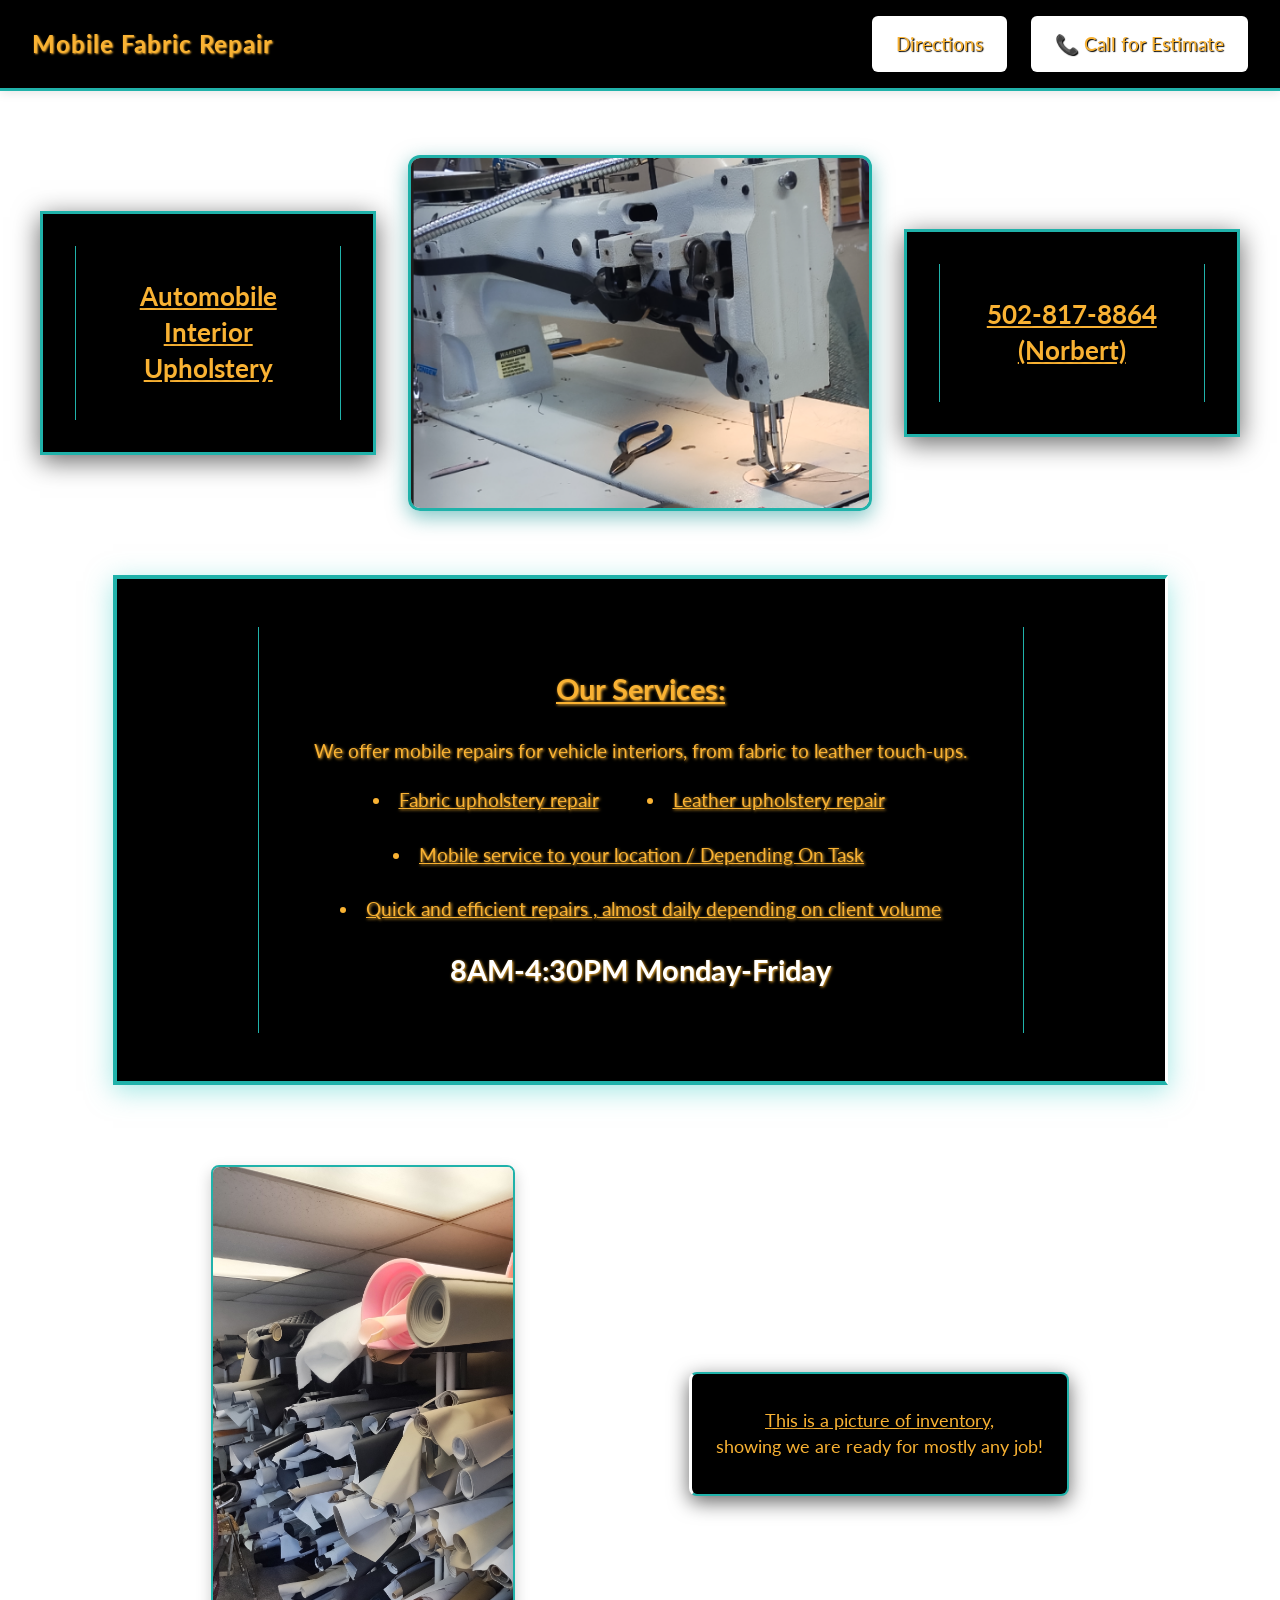
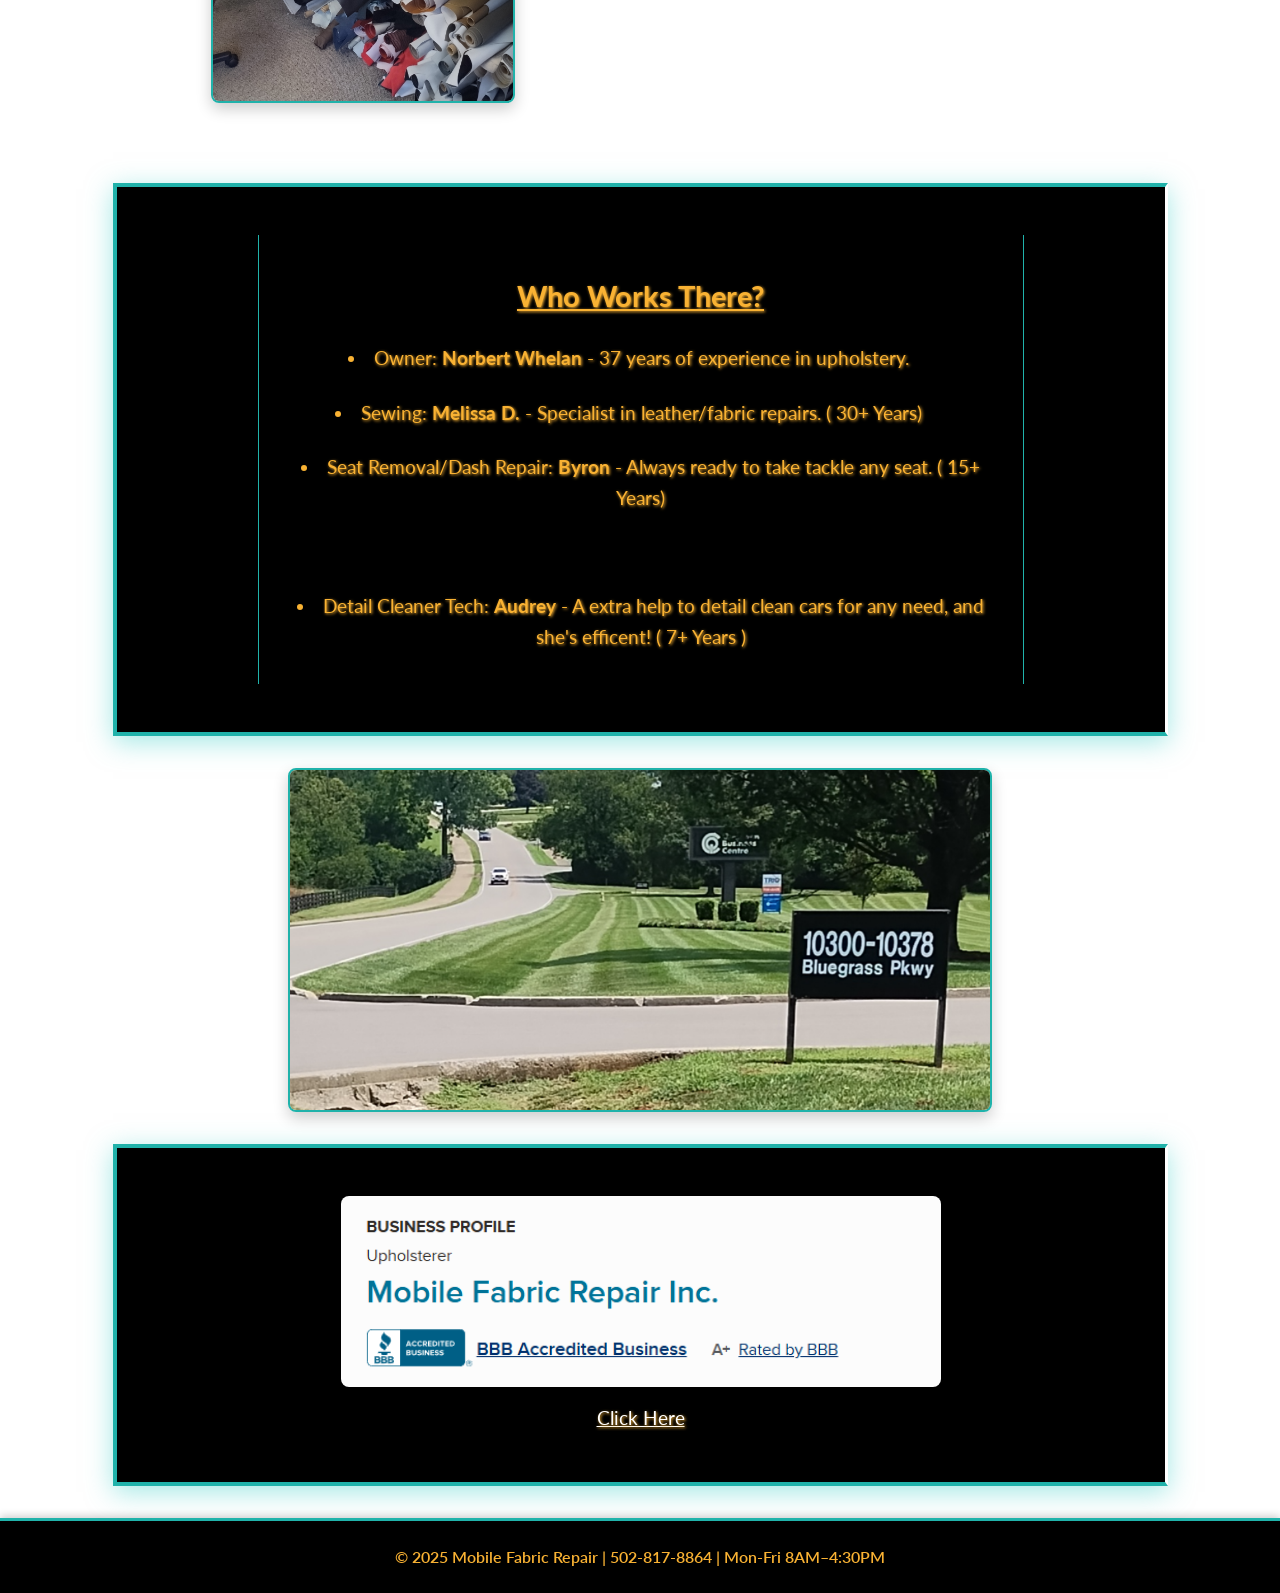
==== index.html @ 11a11b2d "Code to Site This is final code for site for now before school teaching me more." ====
<!DOCTYPE html>
<html lang="en">
<head>
    <meta charset="UTF-8">
    
    <meta name="viewport" content="width=device-width, initial-scale=1.0" viewport-fit="cover">
    <title>Mobile Fabric Upholstery</title>
    <link rel="stylesheet" href="styles.css">
    <link rel="stylesheet" href="https://cdnjs.cloudflare.com/ajax/libs/font-awesome/6.4.0/css/all.min.css">
    <meta name="description" content="Mobile Fabric Repair provides expert auto interior upholstery, including leather and fabric repair, with 30+ years experience!">
    <link href="https://fonts.googleapis.com/css2?family=Lato:wght@400;700&display=swap" rel="stylesheet">
</head>
<body>
    <div id="nav-bar">
        <header class="main-header">
            <div class="logo">Mobile Fabric Repair</div>
            <nav class="nav-links">
                <a href="directions.html" class="cta-button">Directions</a>
                <a href="tel:5028178864" class="cta-button">📞 Call for Estimate</a>
 
            </nav>
        </header>
    </div>
    <div id="under-nav-above-section">
        <div class="main-img-wrapper">
            
            <div class="side-box left-box">
                <div class="side-lines"><h1 class="box-text">
                    <span class="underline">Automobile Interior Upholstery</span>
                </h1></div>
            </div>
            <img src="images/stretch-to-screen.png" class="main-img" />
            <div class="side-box right-box"><div class="side-lines"><h1 class="box-text"><span class="underline">502-817-8864 (Norbert)</span></h1></div></div>
        </div>
    </div>
    <div id="main-content">
       
        <section class="p-section">
             <div class="side-lines">
            <h2><span class="underline">Our Services:</span></h2>
            <p>We offer mobile repairs for vehicle interiors, from fabric to leather touch-ups.</p>
            <ul class="horizontal-list">
                <li><span class="underline">Fabric upholstery repair</span></li>
                <br>
                <li><span class="underline">Leather upholstery repair</span></li>
                <br>
                <li><span class="underline">Mobile service to your location / Depending On Task</span></li>
                <br>
                <li><span class="underline">Quick and efficient repairs , almost daily depending on client volume</span></li>
            </ul>
           <h1 class="time">8AM-4:30PM Monday-Friday</h1>
           </div>
        </section>
        <div class="material-section-wrapper">
         <img src="images/material.jpg" alt="A close-up image  of fabric , showcasing the quality of upholstery work" width="300" height="600" class="material-img">
         <div class="material-info-box">
  <p class="material-description">
    <span class="underline">This is a picture of inventory,</span><br>
    showing we are ready for mostly any job!
  </p>
  </div>
</div>
         <section class="p-section">
            <div class="side-lines">
            <h2><span class="underline">Who Works There?</span></h2>
            <ul class="horizontal-list">
                <li>Owner: <strong>Norbert Whelan</strong> - 37 years of experience in upholstery.</li>
                <br>
                <li>Sewing: <strong>Melissa D.</strong> - Specialist in leather/fabric repairs. ( 30+ Years)</li>
                <br>
                <li>Seat Removal/Dash Repair: <strong>Byron</strong> - Always ready to take tackle any seat. ( 15+ Years)</li>
                <br>
                <li>Detail Cleaner Tech: <strong>Audrey</strong> - A extra help to detail clean cars for any need, and she's efficent! ( 7+ Years )</li>
            </ul>
            </div>
        </section>
        <img src="images/main-sign.png" alt="A sign that has the location entrance" width="700" height="400" class="main-sign-img">
        
        <section class="p-section">
            <div class="bbb-container">
                <img class="bbb-image" src="images/bbb-rating.png" alt="BBB Rating A plus displayed in large blue text with the question How are BBB ratings calculated below, set on a clean white background with a calm and trustworthy tone" class="bbb-rating">
                <a class="bbb-a" href="https://www.bbb.org/us/ky/louisville/profile/upholsterer/mobile-fabric-repair-inc-0402-159153614">Click Here</a>
            </div>
        </section>
    </div>
</body>
<script src="scripts.js"></script>
<footer class="site-footer">
  <p>&copy; 2025 Mobile Fabric Repair | 502-817-8864 | Mon-Fri 8AM–4:30PM</p>
</footer>
</html>
---- styles.css ----
:root {
  --gold: #F9B233;
  --black: black;;
  --white: #FFFFFF;
  --var-light-sky-blue: black;
}

body {
  margin: 0;
  padding: 0;
  font-family: 'Lato', sans-serif;
   background: var(--white);
   font-size: 19px;
   line-height: 1.6;
   color: var(--gold);
}



p {
    color: var(--gold);
}

.main-header {
  background-color: var(--black);
  display: flex;
  justify-content: space-between;
  align-items: center;
  padding: 1rem 2rem;
  box-shadow: 0 2px 10px rgba(0, 0, 0, 0.1);
  border-bottom: solid lightseagreen 3px;;
  
}

#nav-bar {
  position: sticky;
  top: 0;
  z-index: 999;
}

.logo {
  color: var(--gold);
  font-weight: 700;
  font-size: 1.5rem;
  letter-spacing: 1px;
  text-shadow: 1px 1px 2px var(--gold);
  animation: pulse 1s infinite ease-in-out;
}

.nav-links {
  display: flex;
  gap: 1.5rem;
  
}

img:hover {
  transform: scale(1.03);
  transition: transform 0.3s ease;
}

.cta-button {
  background: white;
  color: var(--black);
  padding: 0.8rem 1.5rem;
  border-radius: 6px;
  text-decoration: none;
  font-weight: bold;
  box-shadow: 0 4px 10px rgba(0,0,0,0.2);
  transition: background-color 0.3s ease;
  display: inline-block;
  text-shadow: 1px 1px 1px var(--black);
}

.cta-button:hover,
.cta-button:focus {
  background-color: #d99e14; /* Slightly darker gold for hover */
  outline: none;
  cursor: pointer;
}

.nav-links a {
  color: var(--gold);
  text-decoration: none;
  font-weight: 500;
  transition: opacity 0.3s ease;
}

.nav-links a:hover {
  opacity: 0.8;
}

.nav-button {
  background-color: var(--gold);
  color: var(--black);
  padding: 0.5rem 1rem;
  border-radius: 999px;
  font-weight: bold;
}

.main-img {
  max-width: 90%;
  height: auto;
  max-height: 350px;
  object-fit: cover;
  display: block;
  margin: 2rem auto;
    box-shadow: 0 6px 20px rgba(0, 139, 139, 0.5);
  border-radius: 12px;
  border-bottom: solid lightseagreen;
  border-top: solid lightseagreen;
  animation: bump 4s infinite;
}

.main-img-wrapper {
  display: flex;
  flex-direction: row;
  flex-wrap: wrap;
  justify-content: center;
  align-items: center;
  margin: 3rem auto;
  gap: 2rem;
  max-width: 1200px;
  padding: 1rem;
}


.main-img {
  max-width: 100%;
  height: auto;
  max-height: 350px;
  object-fit: cover;
  display: block;
  margin: 0 auto;
  border-radius: 12px;
    box-shadow: 0 6px 20px rgba(0, 139, 139, 0.5);
  border: solid lightseagreen;
}

.side-box {
  flex: 1 1 250px;
  min-width: 200px;
  height: auto;
  padding: 2rem;
  text-align: center;
  background: linear-gradient(to bottom, var(--black), var(--black));
  display: flex;
  justify-content: center;
  align-items: center;
  box-shadow: 0 6px 25px rgba(0, 0, 0, 0.6);
}

.left-box {
  background: linear-gradient(to bottom, var(--black), var(--black));
  width: 50%;
  border: solid lightseagreen;
  
}

.right-box {
 background: linear-gradient(to bottom, var(--black), var(--black));
  width: 50%;
  border: solid lightseagreen;
}

.box-text {
  font-size: 1.6rem; 
  font-weight: bold;
  color: var(--gold);
  text-shadow: 1px 1px 3px #000;
  line-height: 1.4;
}

.material-img {
  display: block;
  margin: 2rem auto; 
  border: solid lightseagreen 2px;
  border-radius: 8px;
  box-shadow: 0 6px 15px rgba(0, 0, 0, 0.2);
  max-width: 90%;
  height: auto;
}

.material-info-box {
  background-color: var(--black);
  color: var(--gold);
  padding: 1rem 1.5rem;
  border: solid lightseagreen 2px;
  border-left: solid white;
  border-radius: 8px;
  max-width: 400px;
  margin: 2rem auto;
  box-shadow: 0 6px 20px rgba(0, 0, 0, 0.6);
  text-align: center;
  text-shadow: 1px 1px 2px var(--black);
}
.material-description {
  font-size: 1.1rem;
  line-height: 1.5;
}

.material-section-wrapper {
  display: flex;
  flex-wrap: wrap;
  gap: 2rem;
  justify-content: center;
  align-items: center;
  margin: 2rem auto;
  max-width: 1000px;
  padding: 1rem;
}

.side-lines {
  position: relative;
  padding: 1rem 2rem;
  margin: 0 auto;
  max-width: 700px;
  color: var(--gold);
  border-right: solid lightseagreen 1px;
  border-left: solid lightseagreen 1px;
}



.p-section {
  padding: 3rem 1.5rem;
  margin: 2rem auto;
  max-width: 1000px;
  border: 1px solid lightseagreen;
  background-color: var(--var-light-sky-blue);
  box-shadow: 0 6px 25px rgba(0, 0, 0, 0.6);
 
  text-shadow: var(--gold) 1px 1px 3px;
  text-align: center;
  border: solid lightseagreen 4px;
  box-shadow: 0 6px 25px rgba(72, 209, 204, 0.5);
  border-right: solid white;
}

.time{
  color: white;
}

ul.horizontal-list {
  list-style: disc inside;
  display: flex;
  flex-wrap: wrap; 
  gap: 1.5rem;      
  justify-content: center; 
  padding: 0;
  margin: 1rem 0;
}

ul.horizontal-list li {
  margin: 0;
}

.underline {
  text-decoration: underline;
}

.main-sign-img {
   display: block;
  margin: 2rem auto; 
  border: solid lightseagreen 2px;
  border-radius: 8px;
  box-shadow: 0 6px 15px rgba(0, 0, 0, 0.2);
  max-width: 90%;
  height: auto;
}

.bbb-a {
    color: var(--white)
}

.bbb-container {
  display: flex;
  flex-direction: column;
  align-items: center;
  justify-content: center;
  height: 100%;
  text-align: center;
  gap: 1rem;
}

.bbb-image {
  max-width: 600px;
  width: 100%;
  height: auto;
  border-radius: 8px;
  box-shadow: 0 4px 10px rgba(0,0,0,0.1);
  animation: bump 4s infinite;
}

.site-footer {
  background-color: var(--black);
  color: var(--gold);
  padding: 1.5rem 1rem;
  text-align: center;
  font-size: 1rem;
  border-top: 3px solid lightseagreen;
  box-shadow: 0 -2px 8px rgba(0, 0, 0, 0.2);
  font-weight: 600;
}

.site-footer p {
  margin: 0;
  line-height: 1.5;
}

.site-footer a {
  color: var(--gold);
  text-decoration: none;
  font-weight: 700;
  transition: color 0.3s ease;
}

.site-footer a:hover {
  color: white;
  text-decoration: underline;
  cursor: pointer;
}

/* JS Animations Section */
.side-lines,
.p-section,
.material-img,
.main-sign-img {
  opacity: 0;
  transform: translateY(20px);
  transition: all 0.8s ease-out;
}

.visible {
  opacity: 1;
  transform: translateY(0);
}

/* End Of JS */

/* Media */
@media (max-width: 768px) {
  .main-header {
    flex-direction: column;
    text-align: center;
  }

  .nav-links {
    flex-direction: column;
    gap: 0.75rem;
    margin-top: 1rem;
  }

  .main-img-wrapper {
    flex-direction: column;
  }

  .side-box {
    width: 90% !important;
  }

  .main-img {
    max-width: 95%;
    max-height: 250px;
    box-shadow: 0 6px 25px rgba(0, 0, 0, 0.6);
  }

  .p-section {
    padding: 2rem 1rem;
    height: auto;
  }

  ul.horizontal-list {
    flex-direction: column;
    align-items: center;
    gap: 1rem;
  }

  .material-img,
  .main-sign-img,
  .bbb-image {
    max-width: 95%;
    height: auto;
  }

  h1.time {
    font-size: 1.2rem;
  }

  .logo {
    font-size: 1.3rem;
  }
}


/* Animations */
@keyframes pulse {
  0% { text-shadow: 0 0 5px var(--gold); }
  50% { text-shadow: 0 0 15px var(--gold); }
  100% { text-shadow: 0 0 5px var(--gold); }
}

@keyframes bump {
  0%, 100% { transform: scale(1); }
  50% { transform: scale(1.05); }
}
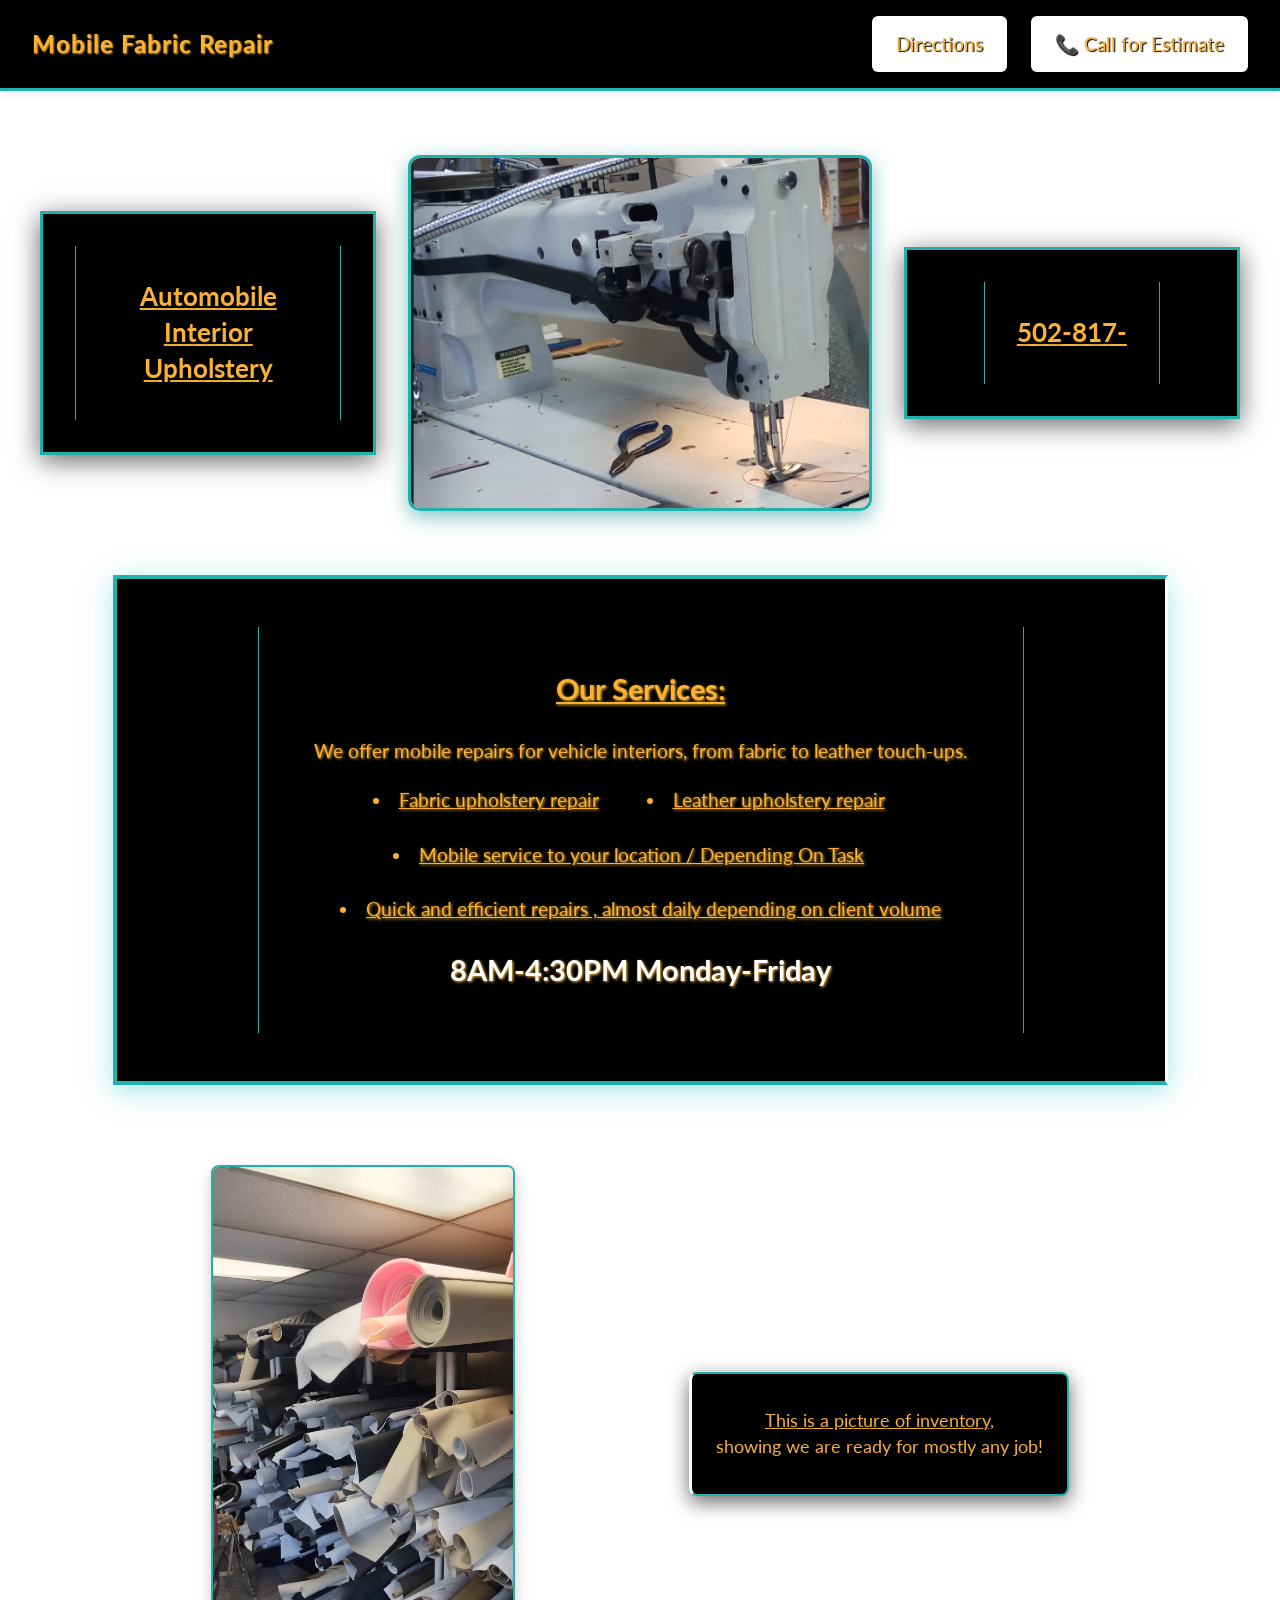
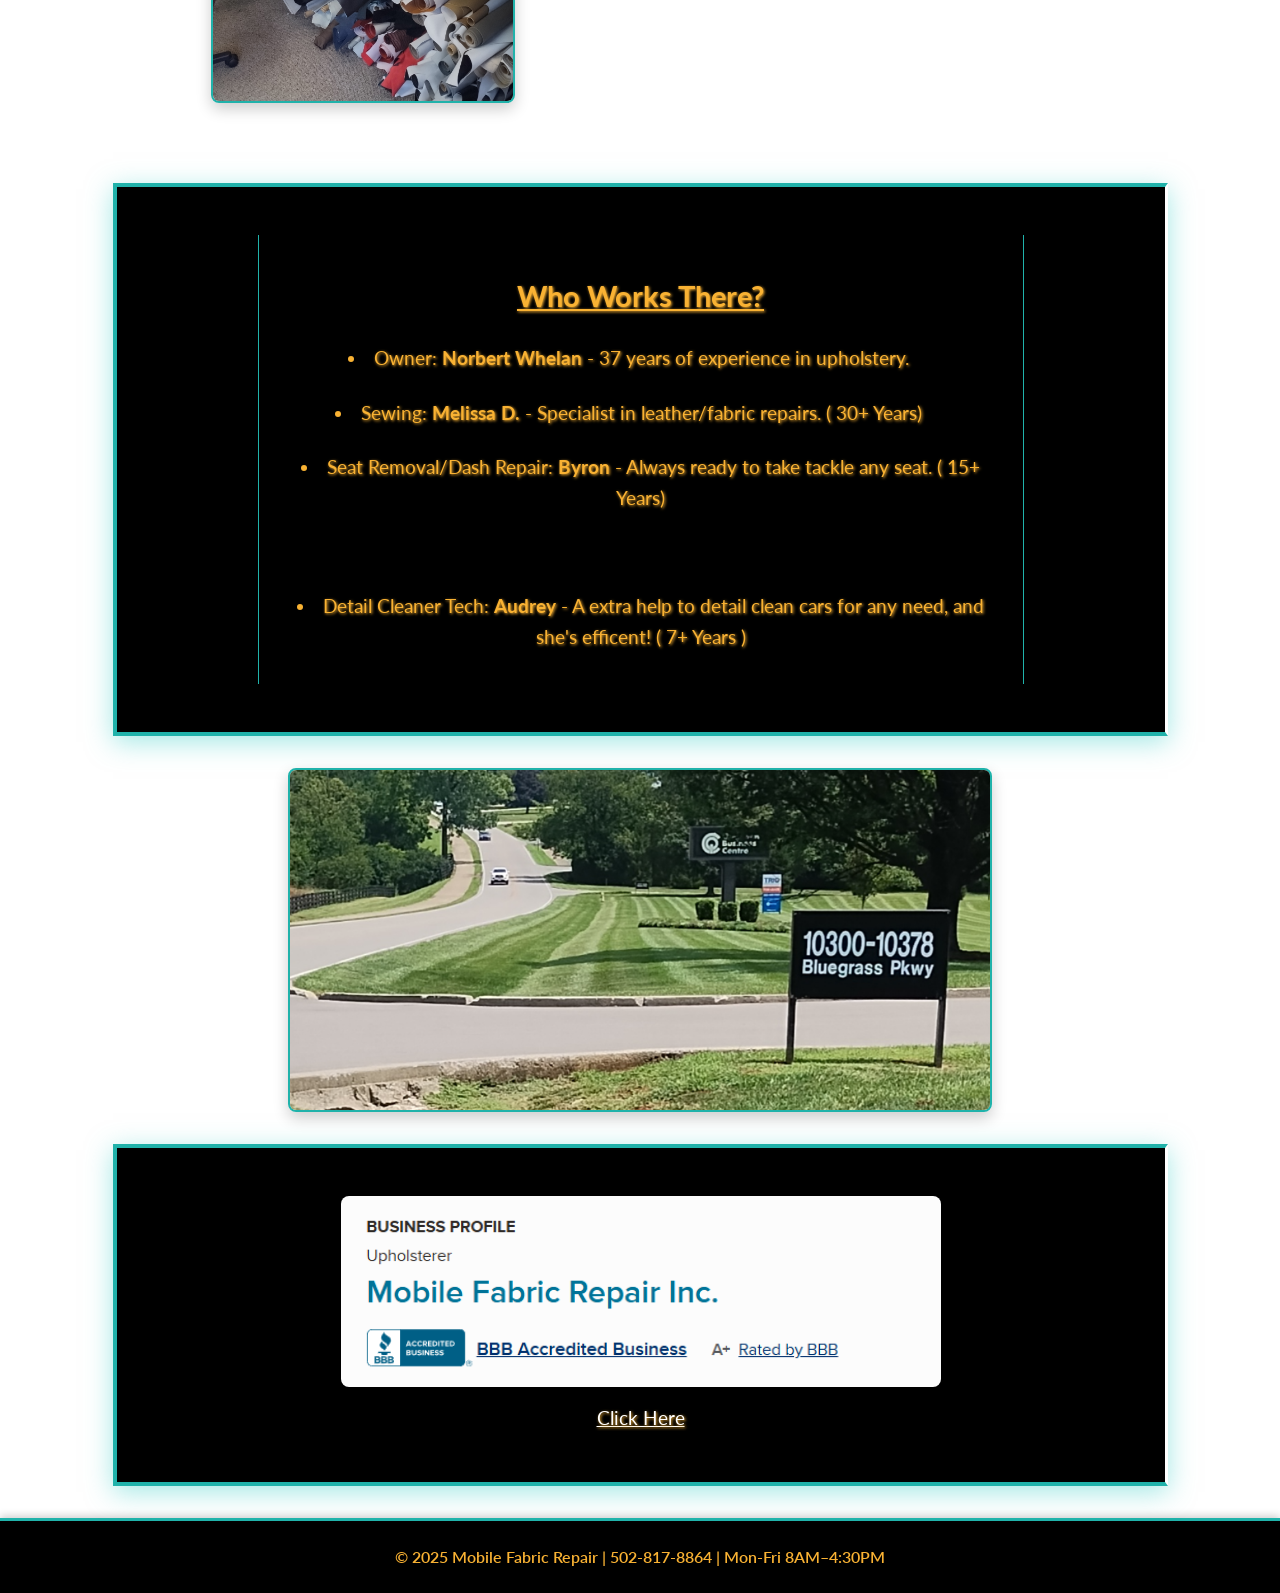
==== commit 78fe196b: "Animation Add Added typewrite to number effect." ====
--- a/index.html
+++ b/index.html
@@ -30,7 +30,7 @@
                 </h1></div>
             </div>
             <img src="images/stretch-to-screen.png" class="main-img" />
-            <div class="side-box right-box"><div class="side-lines"><h1 class="box-text"><span class="underline">502-817-8864 (Norbert)</span></h1></div></div>
+            <div class="side-box right-box"><div class="side-lines"><h1 class="box-text typing"><span class="underline" id="typewriter"></span></h1></div></div>
         </div>
     </div>
     <div id="main-content">
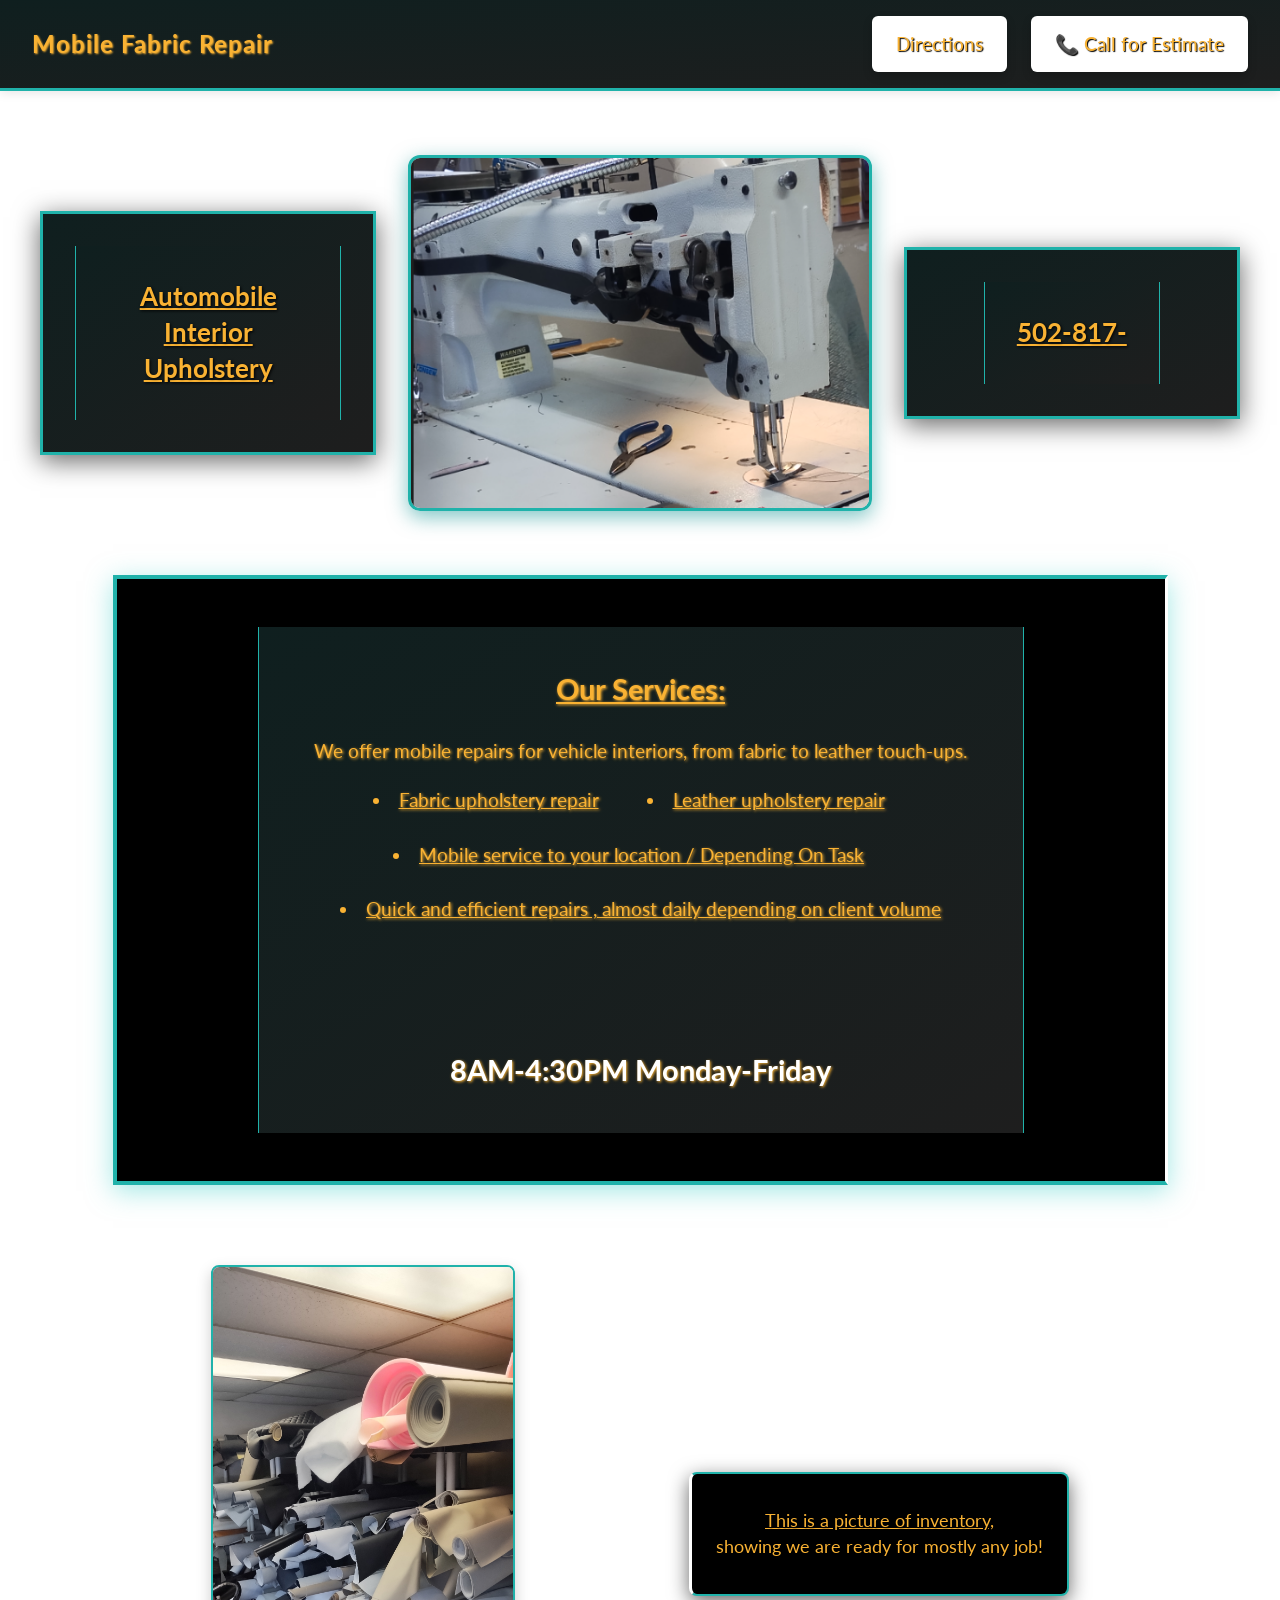
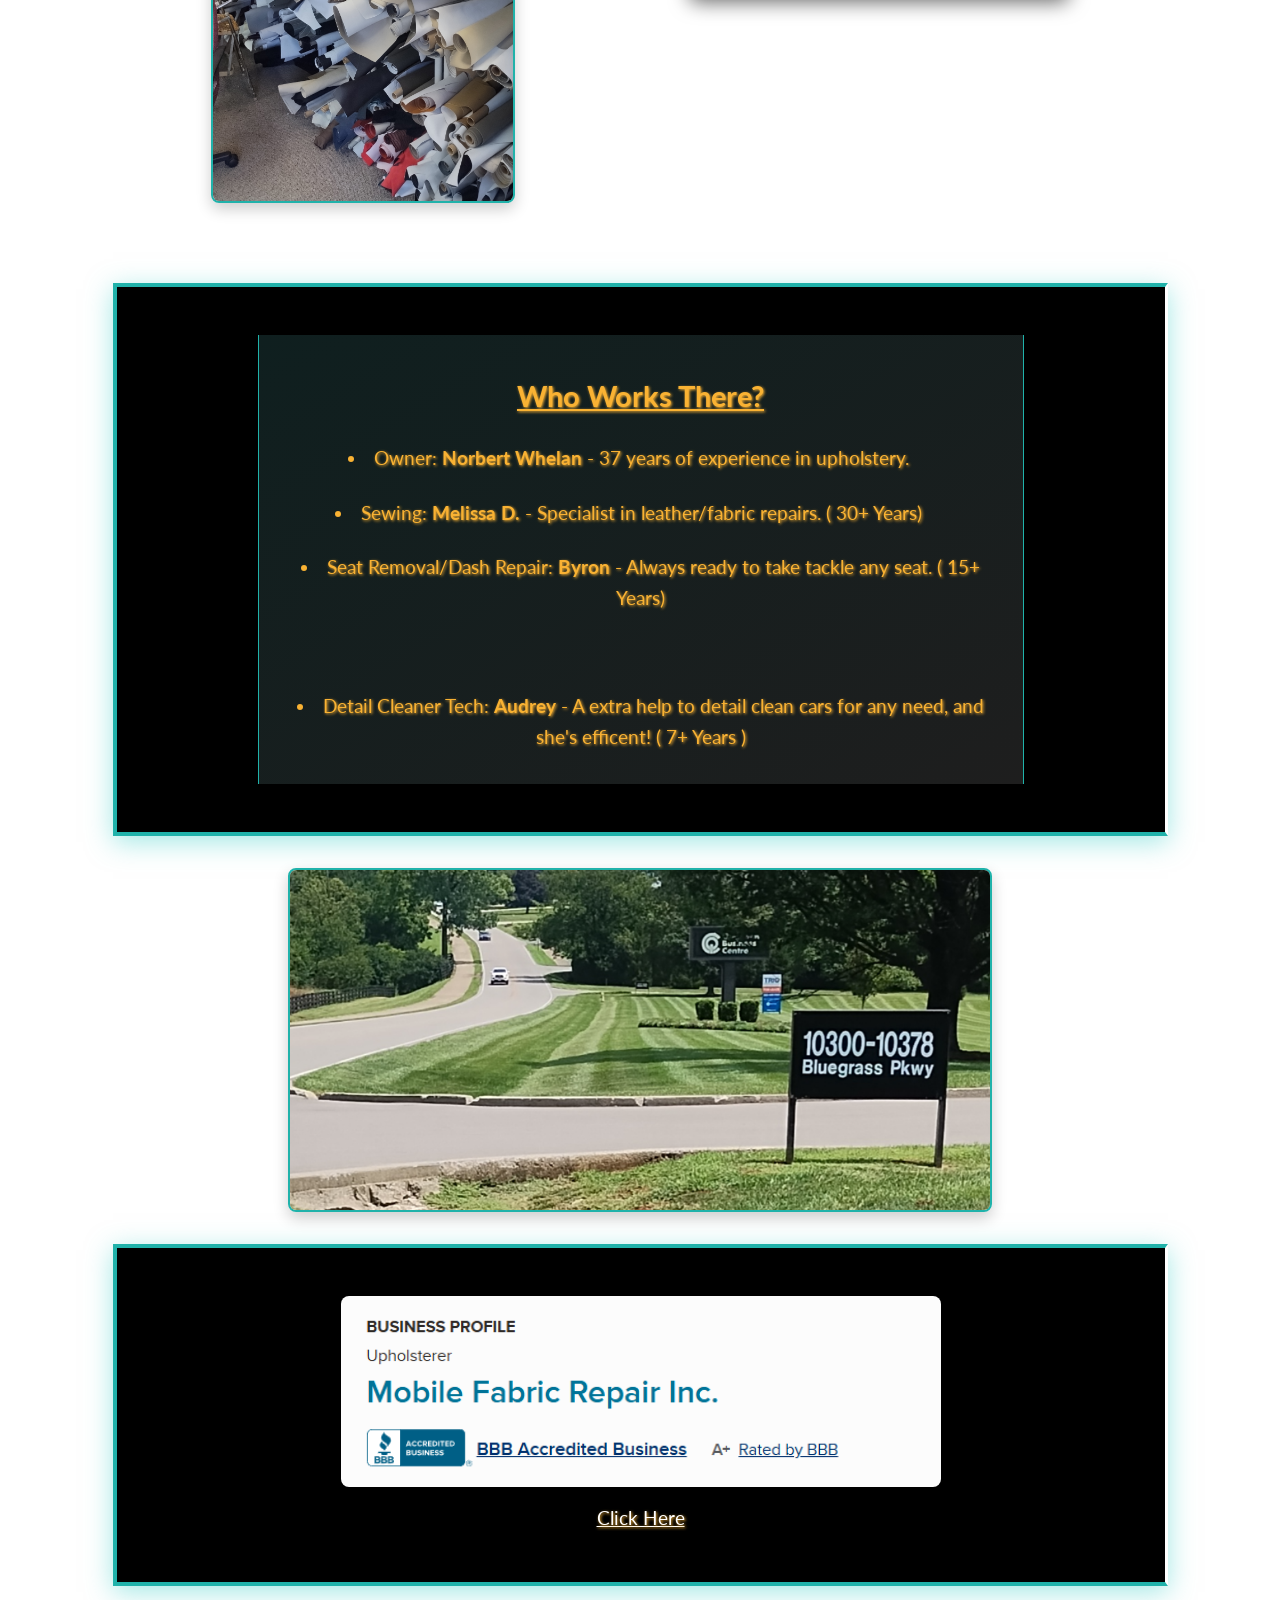
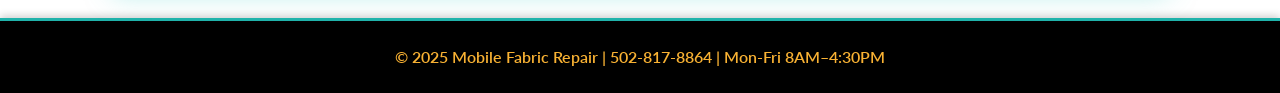
==== commit 2865b384: "august update text change and some dynamic added" ====
--- a/index.html
+++ b/index.html
@@ -25,7 +25,7 @@
         <div class="main-img-wrapper">
             
             <div class="side-box left-box">
-                <div class="side-lines"><h1 class="box-text">
+                <div class="side-lines"><h1 class="box-text" id="wavey">
                     <span class="underline">Automobile Interior Upholstery</span>
                 </h1></div>
             </div>
@@ -37,7 +37,7 @@
        
         <section class="p-section">
              <div class="side-lines">
-            <h2><span class="underline">Our Services:</span></h2>
+            <h2 id="wavey"><span class="underline">Our Services:</span></h2>
             <p>We offer mobile repairs for vehicle interiors, from fabric to leather touch-ups.</p>
             <ul class="horizontal-list">
                 <li><span class="underline">Fabric upholstery repair</span></li>
@@ -62,7 +62,7 @@
 </div>
          <section class="p-section">
             <div class="side-lines">
-            <h2><span class="underline">Who Works There?</span></h2>
+            <h2 id="wavey"><span class="underline" >Who Works There?</span></h2>
             <ul class="horizontal-list">
                 <li>Owner: <strong>Norbert Whelan</strong> - 37 years of experience in upholstery.</li>
                 <br>
--- a/styles.css
+++ b/styles.css
@@ -22,7 +22,7 @@
 }
 
 .main-header {
-  background-color: var(--black);
+  background: linear-gradient(to bottom right, #0f1f1f, #1e1e1e);
   display: flex;
   justify-content: space-between;
   align-items: center;
@@ -36,6 +36,7 @@
   position: sticky;
   top: 0;
   z-index: 999;
+  
 }
 
 .logo {
@@ -95,6 +96,7 @@
   padding: 0.5rem 1rem;
   border-radius: 999px;
   font-weight: bold;
+  
 }
 
 .main-img {
@@ -142,7 +144,7 @@
   height: auto;
   padding: 2rem;
   text-align: center;
-  background: linear-gradient(to bottom, var(--black), var(--black));
+  background: linear-gradient(to bottom right, #0f1f1f, #1e1e1e);
   display: flex;
   justify-content: center;
   align-items: center;
@@ -150,14 +152,14 @@
 }
 
 .left-box {
-  background: linear-gradient(to bottom, var(--black), var(--black));
+  background: linear-gradient(to bottom right, #0f1f1f, #1e1e1e);
   width: 50%;
   border: solid lightseagreen;
   
 }
 
 .right-box {
- background: linear-gradient(to bottom, var(--black), var(--black));
+ background: linear-gradient(to bottom right, #0f1f1f, #1e1e1e);
   width: 50%;
   border: solid lightseagreen;
 }
@@ -168,6 +170,7 @@
   color: var(--gold);
   text-shadow: 1px 1px 3px #000;
   line-height: 1.4;
+  
 }
 
 .material-img {
@@ -217,6 +220,7 @@
   color: var(--gold);
   border-right: solid lightseagreen 1px;
   border-left: solid lightseagreen 1px;
+  background: linear-gradient(to bottom right, #0f1f1f, #1e1e1e);
 }
 
 
@@ -226,7 +230,7 @@
   margin: 2rem auto;
   max-width: 1000px;
   border: 1px solid lightseagreen;
-  background-color: var(--var-light-sky-blue);
+  background-color: var(--black);
   box-shadow: 0 6px 25px rgba(0, 0, 0, 0.6);
  
   text-shadow: var(--gold) 1px 1px 3px;
@@ -238,6 +242,7 @@
 
 .time{
   color: white;
+  padding-top: 100px;
 }
 
 ul.horizontal-list {
@@ -256,6 +261,10 @@
 
 .underline {
   text-decoration: underline;
+}
+
+#wavey {
+  animation: wavey 5s infinite;
 }
 
 .main-sign-img {
@@ -373,6 +382,7 @@
     flex-direction: column;
     align-items: center;
     gap: 1rem;
+    color: white;
   }
 
   .material-img,
@@ -402,4 +412,12 @@
 @keyframes bump {
   0%, 100% { transform: scale(1); }
   50% { transform: scale(1.05); }
-}+}
+
+@keyframes wavey {
+  0% { transform: translateY(0); }
+  25% { transform: translateY(-2px); }
+  50% { transform: translateY(0); }
+  75% { transform: translateY(-2px); }
+  100% { transform: translateY(0); }
+}
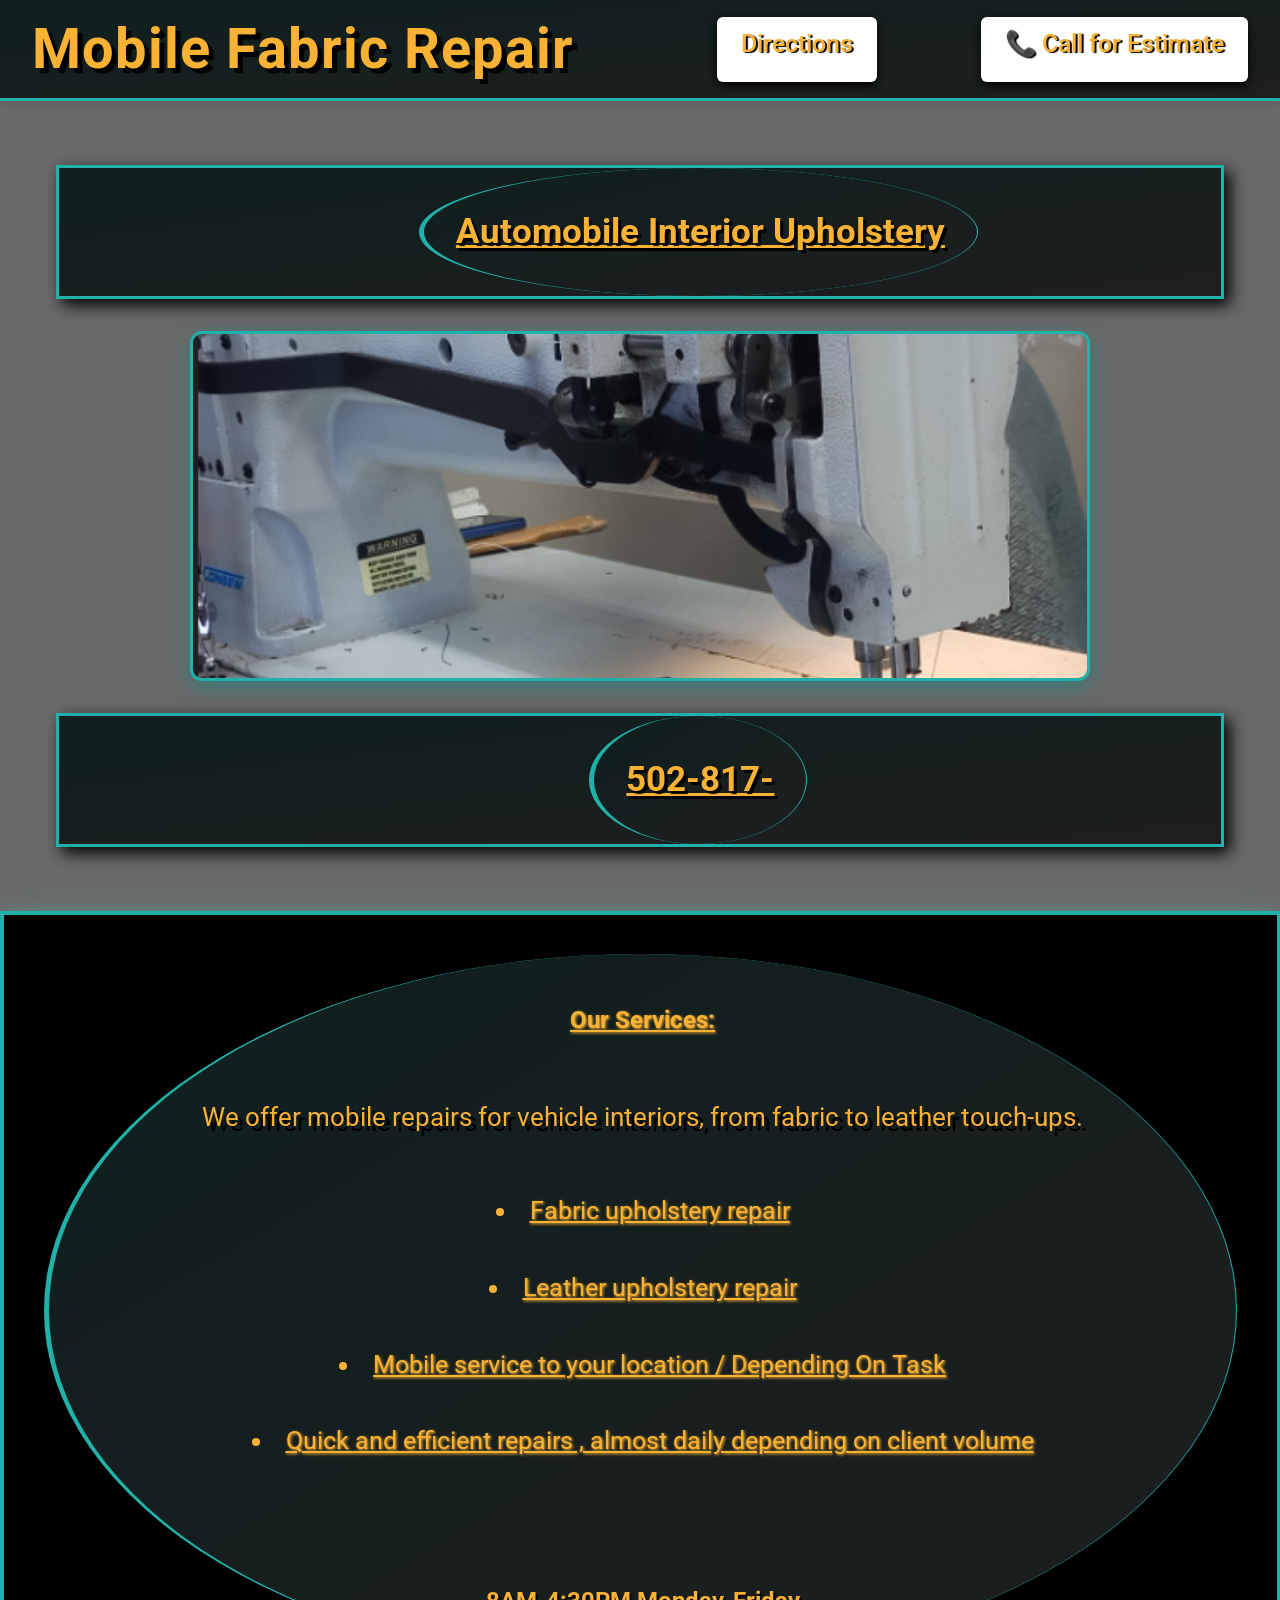
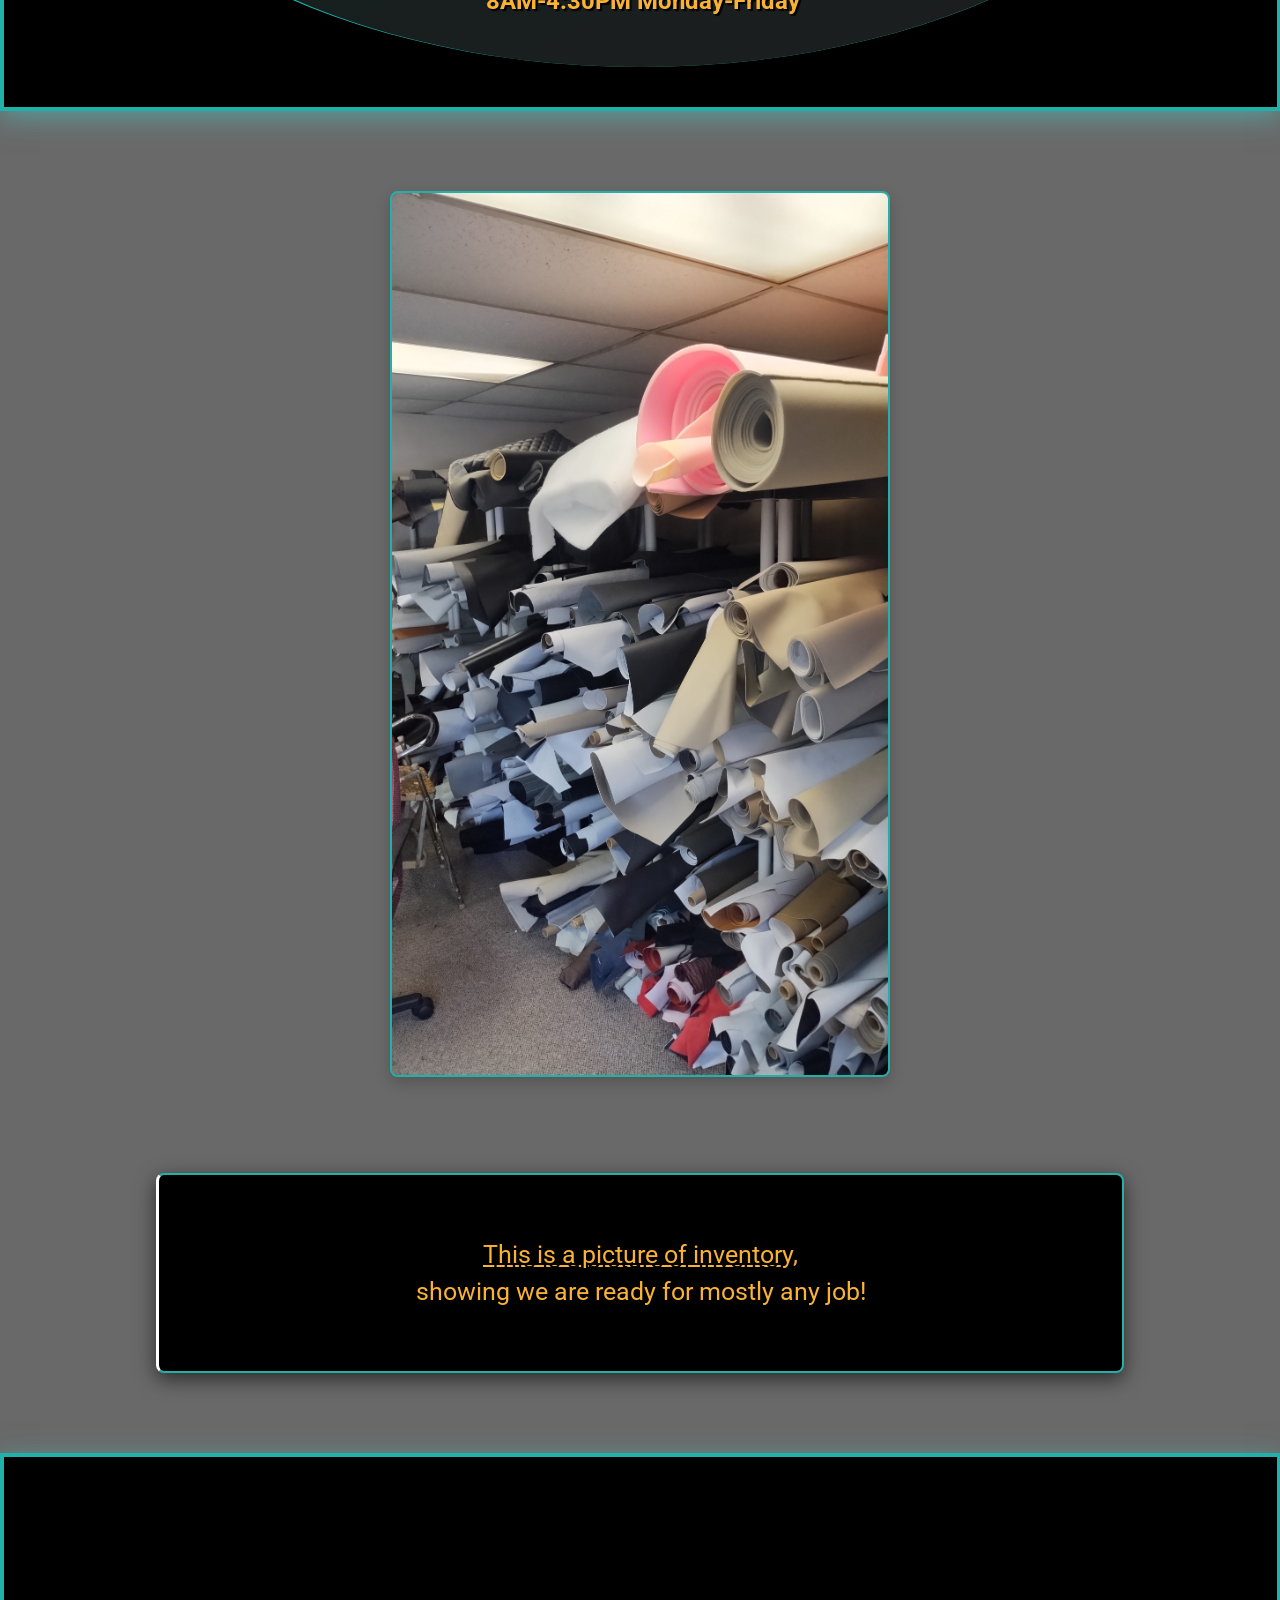
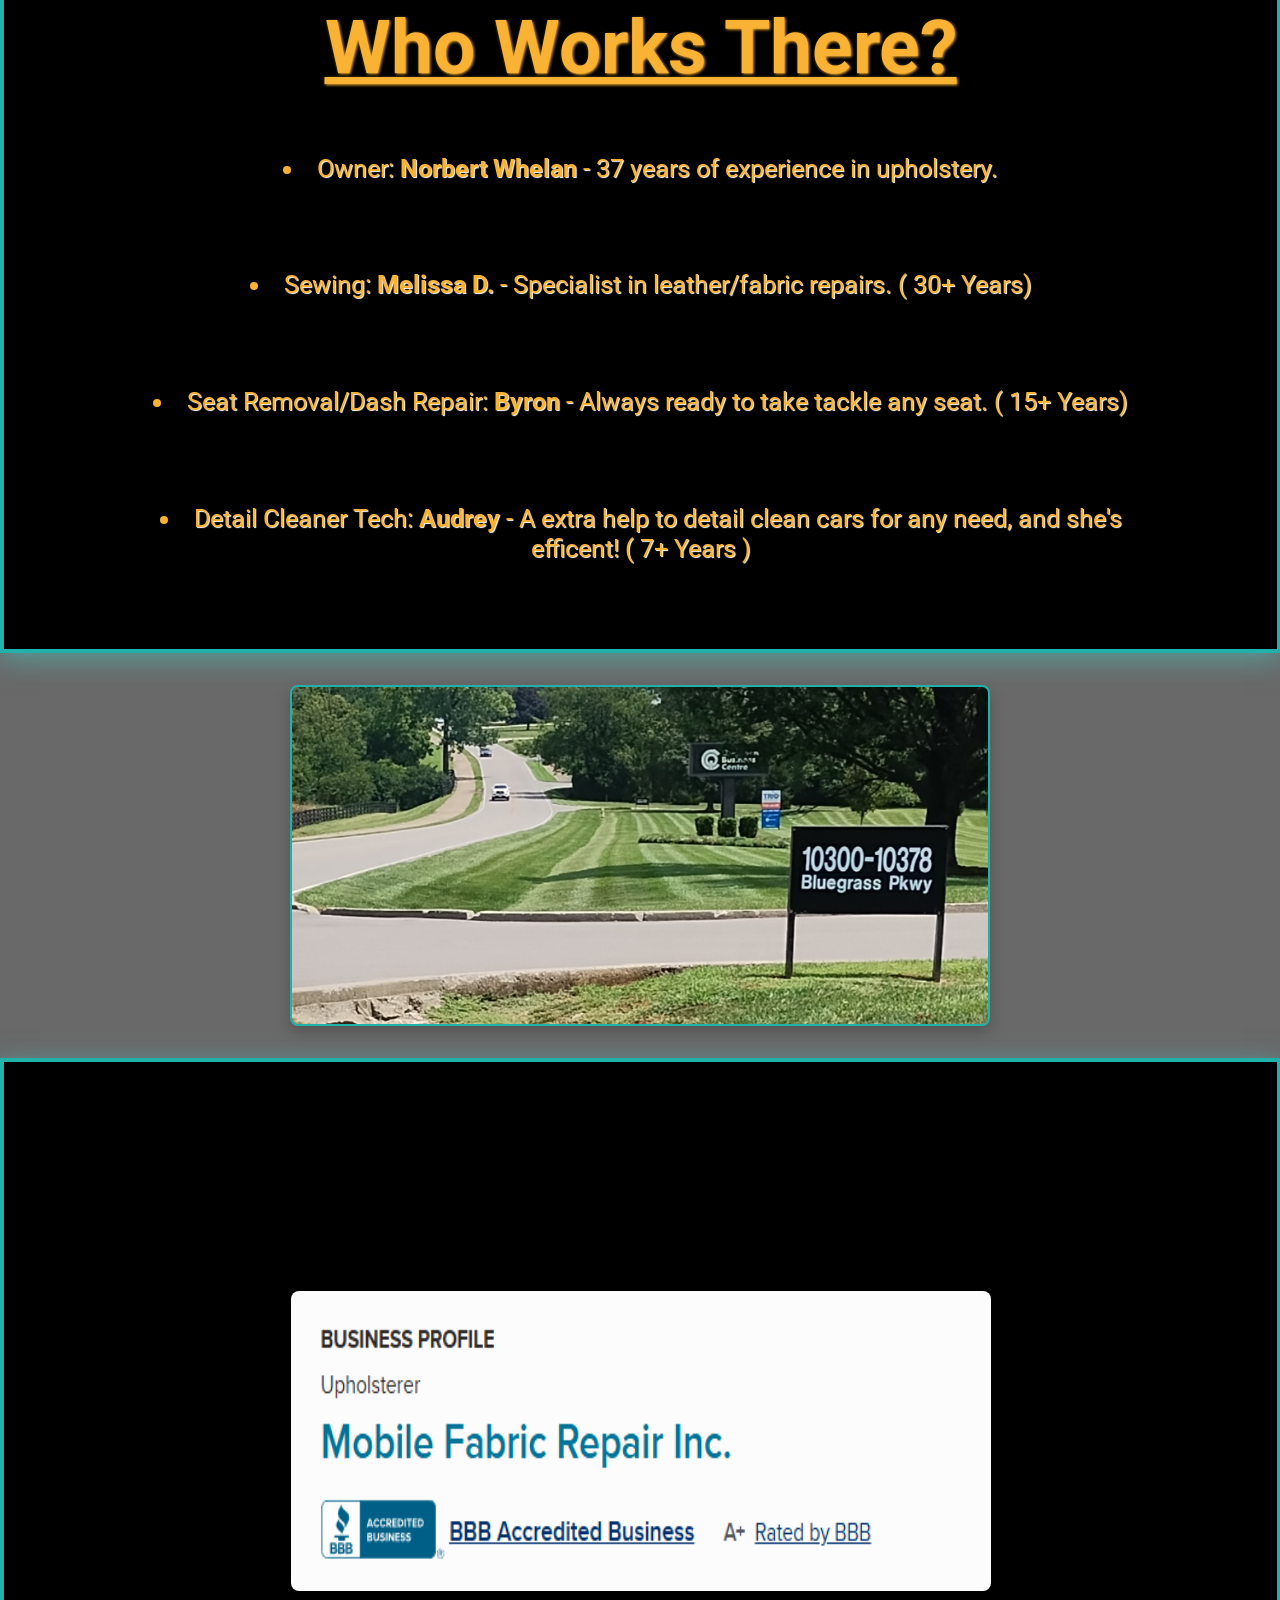
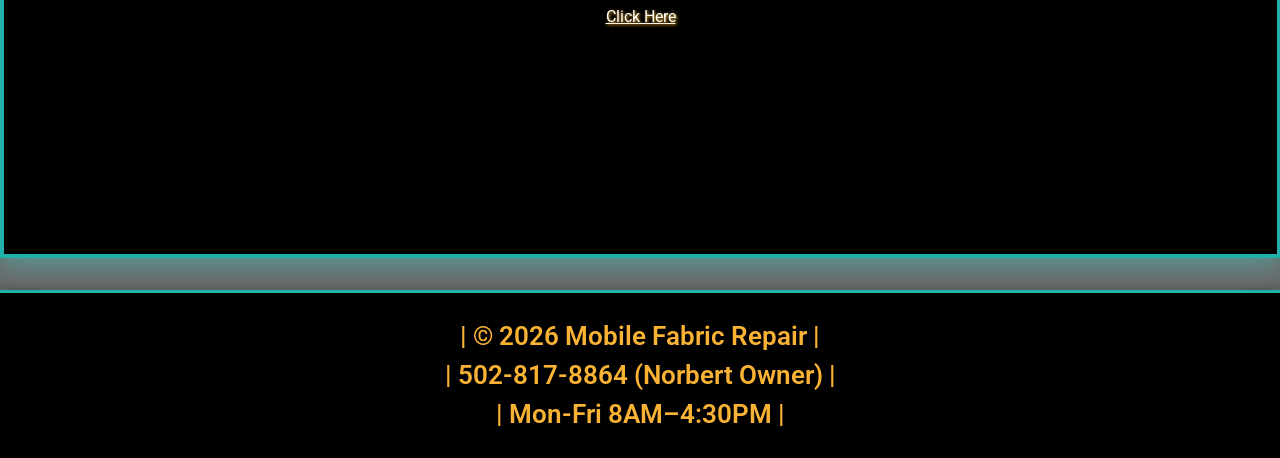
==== commit bcee3b79: "2026 Update This update was performed 6/16/26 - 6/17/26 5:03 AM  I was able to revamp it to be clean" ====
--- a/index.html
+++ b/index.html
@@ -1,14 +1,14 @@
 <!DOCTYPE html>
 <html lang="en">
 <head>
-    <meta charset="UTF-8">
-    
-    <meta name="viewport" content="width=device-width, initial-scale=1.0" viewport-fit="cover">
-    <title>Mobile Fabric Upholstery</title>
-    <link rel="stylesheet" href="styles.css">
-    <link rel="stylesheet" href="https://cdnjs.cloudflare.com/ajax/libs/font-awesome/6.4.0/css/all.min.css">
-    <meta name="description" content="Mobile Fabric Repair provides expert auto interior upholstery, including leather and fabric repair, with 30+ years experience!">
-    <link href="https://fonts.googleapis.com/css2?family=Lato:wght@400;700&display=swap" rel="stylesheet">
+   <meta charset="UTF-8">
+   <meta name="viewport" content="width=device-width, initial-scale=1.0" viewport-fit="cover">
+   <title>Mobile Fabric Upholstery</title>
+   <link rel="stylesheet" href="styles.css">
+   <meta name="description" content="Mobile Fabric Repair provides expert auto interior upholstery, including leather and fabric repair, with 30+ years experience!">
+<link rel="preconnect" href="https://fonts.googleapis.com">
+    <link rel="preconnect" href="https://fonts.gstatic.com" crossorigin>
+    <link href="https://fonts.googleapis.com/css2?family=Roboto:wght@400;700&display=swap" rel="stylesheet">
 </head>
 <body>
     <div id="nav-bar">
@@ -16,7 +16,7 @@
             <div class="logo">Mobile Fabric Repair</div>
             <nav class="nav-links">
                 <a href="directions.html" class="cta-button">Directions</a>
-                <a href="tel:5028178864" class="cta-button">📞 Call for Estimate</a>
+                <a href="tel:5028178864" class="cta-button" id="call">📞 Call for Estimate</a>
  
             </nav>
         </header>
@@ -36,9 +36,10 @@
     <div id="main-content">
        
         <section class="p-section">
-             <div class="side-lines">
-            <h2 id="wavey"><span class="underline">Our Services:</span></h2>
-            <p>We offer mobile repairs for vehicle interiors, from fabric to leather touch-ups.</p>
+             <div class="side-lines" id="first-bubble">
+            <div class="first-center">
+            <h2 id="wavey" class="first-section"><span class="underline">Our Services:</span></h2>
+            <p class="first-section">We offer mobile repairs for vehicle interiors, from fabric to leather touch-ups.</p>
             <ul class="horizontal-list">
                 <li><span class="underline">Fabric upholstery repair</span></li>
                 <br>
@@ -50,6 +51,7 @@
             </ul>
            <h1 class="time">8AM-4:30PM Monday-Friday</h1>
            </div>
+           </div>
         </section>
         <div class="material-section-wrapper">
          <img src="images/material.jpg" alt="A close-up image  of fabric , showcasing the quality of upholstery work" width="300" height="600" class="material-img">
@@ -60,17 +62,18 @@
   </p>
   </div>
 </div>
-         <section class="p-section">
-            <div class="side-lines">
+         <section class="p-section second-bubble" id="second-bubble">
+            <div class="p-section-second" id="second-bubble-box">
+
             <h2 id="wavey"><span class="underline" >Who Works There?</span></h2>
             <ul class="horizontal-list">
-                <li>Owner: <strong>Norbert Whelan</strong> - 37 years of experience in upholstery.</li>
+                <li class="second-bubble-li">Owner: <strong>Norbert Whelan</strong> - 37 years of experience in upholstery.</li>
                 <br>
-                <li>Sewing: <strong>Melissa D.</strong> - Specialist in leather/fabric repairs. ( 30+ Years)</li>
+                <li class="second-bubble-li">Sewing: <strong>Melissa D.</strong> - Specialist in leather/fabric repairs. ( 30+ Years)</li>
                 <br>
-                <li>Seat Removal/Dash Repair: <strong>Byron</strong> - Always ready to take tackle any seat. ( 15+ Years)</li>
+                <li class="second-bubble-li">Seat Removal/Dash Repair: <strong>Byron</strong> - Always ready to take tackle any seat. ( 15+ Years)</li>
                 <br>
-                <li>Detail Cleaner Tech: <strong>Audrey</strong> - A extra help to detail clean cars for any need, and she's efficent! ( 7+ Years )</li>
+                <li class="second-bubble-li">Detail Cleaner Tech: <strong>Audrey</strong> - A extra help to detail clean cars for any need, and she's efficent! ( 7+ Years )</li>
             </ul>
             </div>
         </section>
@@ -86,6 +89,8 @@
 </body>
 <script src="scripts.js"></script>
 <footer class="site-footer">
-  <p>&copy; 2025 Mobile Fabric Repair | 502-817-8864 | Mon-Fri 8AM–4:30PM</p>
+  <p>| &copy; 2026 Mobile Fabric Repair |</p>
+  <p>| 502-817-8864 (Norbert Owner) |</p>
+  <p>| Mon-Fri 8AM–4:30PM |</p>
 </footer>
 </html>
--- a/styles.css
+++ b/styles.css
@@ -1,24 +1,40 @@
+* {
+  box-sizing: border-box;
+  font-family: "Roboto";
+}
+
 :root {
   --gold: #F9B233;
   --black: black;;
   --white: #FFFFFF;
   --var-light-sky-blue: black;
+  --gray: #696969;
 }
 
 body {
   margin: 0;
   padding: 0;
-  font-family: 'Lato', sans-serif;
-   background: var(--white);
-   font-size: 19px;
-   line-height: 1.6;
-   color: var(--gold);
+  background-color: var(--gray);
 }
 
 
 
 p {
     color: var(--gold);
+    font-size: 26px;
+    line-height: 50px;
+    text-shadow: black 5px 5px
+}
+
+/* Main Logo and Top Bar */
+
+.logo {
+  color: var(--gold);
+  font-weight: 700;
+  font-size: 3.5rem;
+  letter-spacing: 1px;
+  text-shadow: 5px 5px 1px var(--black);
+  animation: pulse 1s infinite ease-in-out;
 }
 
 .main-header {
@@ -28,35 +44,41 @@
   align-items: center;
   padding: 1rem 2rem;
   box-shadow: 0 2px 10px rgba(0, 0, 0, 0.1);
-  border-bottom: solid lightseagreen 3px;;
-  
+  border-bottom: solid lightseagreen 3px;
 }
 
 #nav-bar {
   position: sticky;
   top: 0;
   z-index: 999;
-  
-}
-
-.logo {
-  color: var(--gold);
-  font-weight: 700;
-  font-size: 1.5rem;
-  letter-spacing: 1px;
-  text-shadow: 1px 1px 2px var(--gold);
-  animation: pulse 1s infinite ease-in-out;
 }
 
 .nav-links {
   display: flex;
-  gap: 1.5rem;
-  
-}
-
-img:hover {
-  transform: scale(1.03);
-  transition: transform 0.3s ease;
+  gap: 6.5rem;
+}
+
+.nav-links a:hover {
+  opacity: 0.8;
+}
+
+.nav-button {
+  background-color: var(--gold);
+  color: var(--black);
+  padding: 0.5rem 1rem;
+  border-radius: 999px;
+  font-weight: bold;
+}
+
+.nav-links a {
+  color: var(--gold);
+  text-decoration: none;
+  font-weight: 500;
+  transition: opacity 0.3s ease;
+}
+
+#call {
+  font-size: 25px;
 }
 
 .cta-button {
@@ -65,115 +87,240 @@
   padding: 0.8rem 1.5rem;
   border-radius: 6px;
   text-decoration: none;
-  font-weight: bold;
-  box-shadow: 0 4px 10px rgba(0,0,0,0.2);
-  transition: background-color 0.3s ease;
+  box-shadow: 0 4px 10px var(--var-light-sky-blue);
+  transition: 0.3s ease;
   display: inline-block;
-  text-shadow: 1px 1px 1px var(--black);
+  text-shadow: 2px 1px 1px var(--black);
+  font-size: 25px;
+  height: 65px;
 }
 
 .cta-button:hover,
 .cta-button:focus {
-  background-color: #d99e14; /* Slightly darker gold for hover */
+  background-color: #d99e14; 
   outline: none;
   cursor: pointer;
 }
 
-.nav-links a {
-  color: var(--gold);
-  text-decoration: none;
-  font-weight: 500;
-  transition: opacity 0.3s ease;
-}
-
-.nav-links a:hover {
-  opacity: 0.8;
-}
-
-.nav-button {
-  background-color: var(--gold);
-  color: var(--black);
-  padding: 0.5rem 1rem;
-  border-radius: 999px;
+/* First Box's and Image */
+
+.box-text {
+  font-size: 35px; 
   font-weight: bold;
-  
+  color: var(--gold);
+  text-shadow: 3px 3px 1px var(--black);
+  line-height: 1.4;
+
+}
+
+.side-box {
+  flex: 1 1 250px;
+  height: auto;
+  padding-left: 30%;
+  padding-right: 20%;
+  text-align: center;
+  background: linear-gradient(to bottom right, #0f1f1f, #1e1e1e);
+  display: flex;
+  justify-content: center;
+  align-items: center;
+  box-shadow: 6px 6px 15px var(--black);
+}
+
+.left-box , .right-box {
+  background: linear-gradient(to bottom right, #0f1f1f, #1e1e1e);
+  border: solid lightseagreen; 
+  width: 100%; 
+}
+
+.side-lines {
+  position: relative;
+  padding: 1rem 2rem;
+  margin: 0 auto;
+  max-width: 700px;
+  color: var(--gold);
+  border-right: solid lightseagreen 1px;
+  border-left: solid lightseagreen 5px;
+  background: linear-gradient(to bottom right, #0f1f1f, #1e1e1e);
+  border-radius:100%;
 }
 
 .main-img {
-  max-width: 90%;
-  height: auto;
-  max-height: 350px;
-  object-fit: cover;
-  display: block;
-  margin: 2rem auto;
-    box-shadow: 0 6px 20px rgba(0, 139, 139, 0.5);
-  border-radius: 12px;
-  border-bottom: solid lightseagreen;
-  border-top: solid lightseagreen;
-  animation: bump 4s infinite;
-}
-
-.main-img-wrapper {
-  display: flex;
-  flex-direction: row;
-  flex-wrap: wrap;
-  justify-content: center;
-  align-items: center;
-  margin: 3rem auto;
-  gap: 2rem;
-  max-width: 1200px;
-  padding: 1rem;
-}
-
-
-.main-img {
-  max-width: 100%;
+  width: 900px;
   height: auto;
   max-height: 350px;
   object-fit: cover;
   display: block;
   margin: 0 auto;
   border-radius: 12px;
-    box-shadow: 0 6px 20px rgba(0, 139, 139, 0.5);
+  box-shadow: 0 6px 20px rgba(0, 139, 139, 0.5);
   border: solid lightseagreen;
 }
 
-.side-box {
-  flex: 1 1 250px;
-  min-width: 200px;
+.main-img-wrapper {
+  display: flex;
+  flex-direction: row;
+  flex-wrap: wrap;
+  justify-content: center;
+  align-items: center;
+  margin: 3rem auto;
+  gap: 2rem;
+  max-width: 1200px;
+  padding: 1rem;
+}
+
+img:hover {
+  transform: scale(1.03);
+  transition: transform 0.3s ease;
+}
+
+/* Class Paragraph Sections */
+
+.p-section {
+  display: flex;
+  justify-content: center;
+  align-items: center;
+  margin: 2rem auto;
+  padding: 3.5rem 2.5rem;
+  width: 100%;
+  max-width: 1500px;
+  height: 800px;
+  border: 1px solid lightseagreen;
+  background-color: var(--black);
+  box-shadow: 0 6px 25px rgba(0, 0, 0, 0.6);
+  text-shadow: var(--gold) 1px 1px 3px;
+  text-align: center;
+  border: solid lightseagreen 4px;
+  box-shadow: 0 6px 25px rgba(72, 209, 204, 0.5);
+  border-right: solid lightseagreen;
+}
+
+/* Our Services Bubble */
+
+
+#first-bubble {
+  width: 100%;
+  max-width: 1400px;
+  display: flex;
+  justify-content: center;
+  align-items: center;
+  padding: 2rem;
+}
+
+#first-bubble  .first-center {
+  width: 100%;
+}
+
+.first-center {
+  width: 100%;
+  display: flex;
+  flex-direction: column;
+  align-items: center;
+  justify-content: center;
+  gap: 0.75rem;
+  margin-bottom: 0;
+}
+
+ul {
+  margin: 0;
+  padding: 0;
+}
+
+li {
+  font-size: 25px;
+}
+
+
+.horizontal-list {
+  list-style: disc inside;
+  display: grid;
+  grid-template-columns: 1fr;
+  gap: 0.9rem;
+  justify-items: center;
+  padding: 0;
+  margin: 1rem 0 0 0;
+  text-align: center;
+  max-width: 1050px;
+}
+
+.horizontal-list li {
+  width: 100%;
+  max-width: 1000px;
+  margin: 0;
+}
+
+
+.underline {
+  text-decoration: underline;
+}
+
+.time{
+  color: var(--gold);
+  padding-top: 100px;
+  text-shadow: 2px 2px 1px black;
+}
+
+/* Middle Image Material */
+
+.material-img {
+  display: block;
+  margin: 2rem auto; 
+  border: solid lightseagreen 2px;
+  border-radius: 8px;
+  box-shadow: 0 6px 15px rgba(0, 0, 0, 0.2);
+  width: 500px;
   height: auto;
-  padding: 2rem;
+}
+
+.material-info-box {
+  background-color: var(--black);
+  color: var(--gold);
+  padding: 1rem 1.5rem;
+  border: solid lightseagreen 2px;
+  border-left: solid white;
+  border-radius: 8px;
+  width: 1000px;
+  height: 200px;
+  margin: 2rem auto;
+  box-shadow: 0 6px 20px rgba(0, 0, 0, 0.6);
   text-align: center;
-  background: linear-gradient(to bottom right, #0f1f1f, #1e1e1e);
-  display: flex;
-  justify-content: center;
-  align-items: center;
-  box-shadow: 0 6px 25px rgba(0, 0, 0, 0.6);
-}
-
-.left-box {
-  background: linear-gradient(to bottom right, #0f1f1f, #1e1e1e);
-  width: 50%;
-  border: solid lightseagreen;
-  
-}
-
-.right-box {
- background: linear-gradient(to bottom right, #0f1f1f, #1e1e1e);
-  width: 50%;
-  border: solid lightseagreen;
-}
-
-.box-text {
-  font-size: 1.6rem; 
-  font-weight: bold;
-  color: var(--gold);
-  text-shadow: 1px 1px 3px #000;
-  line-height: 1.4;
-  
-}
-
-.material-img {
+  text-shadow: 1px 1px 2px var(--black);
+}
+.material-description {
+  font-size: 25px;
+  line-height: 1.5;
+  padding-top: 20px;
+}
+
+.material-section-wrapper {
+  display: flex;
+  flex-wrap: wrap;
+  gap: 2rem;
+  justify-content: center;
+  align-items: center;
+  margin: 2rem auto;
+  max-width: 1000px;
+  padding: 1rem;
+}
+
+/* Second Bubble */
+
+#second-bubble-li,
+.second-bubble-li {
+  font-size: 25px;
+  line-height: 30px;
+  max-width: 1100px;
+  margin: 0 auto;
+  text-shadow: 1px 1px 1px white;
+}
+
+.p-section-second {
+  color: var(--gold);
+  font-size: 50px;
+}
+
+/* Direction Sign */
+
+.main-sign-img {
   display: block;
   margin: 2rem auto; 
   border: solid lightseagreen 2px;
@@ -183,99 +330,7 @@
   height: auto;
 }
 
-.material-info-box {
-  background-color: var(--black);
-  color: var(--gold);
-  padding: 1rem 1.5rem;
-  border: solid lightseagreen 2px;
-  border-left: solid white;
-  border-radius: 8px;
-  max-width: 400px;
-  margin: 2rem auto;
-  box-shadow: 0 6px 20px rgba(0, 0, 0, 0.6);
-  text-align: center;
-  text-shadow: 1px 1px 2px var(--black);
-}
-.material-description {
-  font-size: 1.1rem;
-  line-height: 1.5;
-}
-
-.material-section-wrapper {
-  display: flex;
-  flex-wrap: wrap;
-  gap: 2rem;
-  justify-content: center;
-  align-items: center;
-  margin: 2rem auto;
-  max-width: 1000px;
-  padding: 1rem;
-}
-
-.side-lines {
-  position: relative;
-  padding: 1rem 2rem;
-  margin: 0 auto;
-  max-width: 700px;
-  color: var(--gold);
-  border-right: solid lightseagreen 1px;
-  border-left: solid lightseagreen 1px;
-  background: linear-gradient(to bottom right, #0f1f1f, #1e1e1e);
-}
-
-
-
-.p-section {
-  padding: 3rem 1.5rem;
-  margin: 2rem auto;
-  max-width: 1000px;
-  border: 1px solid lightseagreen;
-  background-color: var(--black);
-  box-shadow: 0 6px 25px rgba(0, 0, 0, 0.6);
- 
-  text-shadow: var(--gold) 1px 1px 3px;
-  text-align: center;
-  border: solid lightseagreen 4px;
-  box-shadow: 0 6px 25px rgba(72, 209, 204, 0.5);
-  border-right: solid white;
-}
-
-.time{
-  color: white;
-  padding-top: 100px;
-}
-
-ul.horizontal-list {
-  list-style: disc inside;
-  display: flex;
-  flex-wrap: wrap; 
-  gap: 1.5rem;      
-  justify-content: center; 
-  padding: 0;
-  margin: 1rem 0;
-}
-
-ul.horizontal-list li {
-  margin: 0;
-}
-
-.underline {
-  text-decoration: underline;
-}
-
-#wavey {
-  animation: wavey 5s infinite;
-}
-
-.main-sign-img {
-   display: block;
-  margin: 2rem auto; 
-  border: solid lightseagreen 2px;
-  border-radius: 8px;
-  box-shadow: 0 6px 15px rgba(0, 0, 0, 0.2);
-  max-width: 90%;
-  height: auto;
-}
+/* BBB Section */
 
 .bbb-a {
     color: var(--white)
@@ -292,13 +347,14 @@
 }
 
 .bbb-image {
-  max-width: 600px;
-  width: 100%;
-  height: auto;
+  width: 700px;
+  height: 300px;
   border-radius: 8px;
   box-shadow: 0 4px 10px rgba(0,0,0,0.1);
   animation: bump 4s infinite;
 }
+
+/* Footer */
 
 .site-footer {
   background-color: var(--black);
@@ -329,7 +385,17 @@
   cursor: pointer;
 }
 
+/* Google Map IFrame */
+
+#google-maps {
+  display: flex;
+  justify-content: center;
+  align-items: center;
+  border: black;
+}
+
 /* JS Animations Section */
+
 .side-lines,
 .p-section,
 .material-img,
@@ -344,7 +410,6 @@
   transform: translateY(0);
 }
 
-/* End Of JS */
 
 /* Media */
 @media (max-width: 768px) {
@@ -376,14 +441,16 @@
   .p-section {
     padding: 2rem 1rem;
     height: auto;
-  }
-
-  ul.horizontal-list {
-    flex-direction: column;
-    align-items: center;
-    gap: 1rem;
-    color: white;
-  }
+    align-items: flex-start;
+  }
+
+  .horizontal-list {
+    grid-template-columns: 1fr;
+    gap: 0.75rem;
+    max-width: 100%;
+    padding: 0;
+  }
+
 
   .material-img,
   .main-sign-img,
@@ -401,8 +468,41 @@
   }
 }
 
+@media (max-width: 768px) {
+  #second-bubble,
+  .second-bubble {
+    padding: 1.25rem 0.75rem;
+  }
+
+  /* Smartphone-friendly layout tweaks */
+  .side-lines {
+    max-width: 100%;
+    padding: 1.5rem 1rem;
+  }
+
+  .p-section {
+    padding: 2rem 1rem;
+    height: auto;
+  }
+
+  .horizontal-list li {
+    max-width: 100%;
+    font-size: 18px;
+    line-height: 1.35;
+  }
+
+  .horizontal-list {
+    margin-top: 0.75rem;
+  }
+
+  .main-img {
+    max-height: 220px;
+  }
+}
+
 
 /* Animations */
+
 @keyframes pulse {
   0% { text-shadow: 0 0 5px var(--gold); }
   50% { text-shadow: 0 0 15px var(--gold); }
@@ -421,3 +521,7 @@
   75% { transform: translateY(-2px); }
   100% { transform: translateY(0); }
 }
+
+#wavey {
+  animation: wavey 5s infinite;
+}
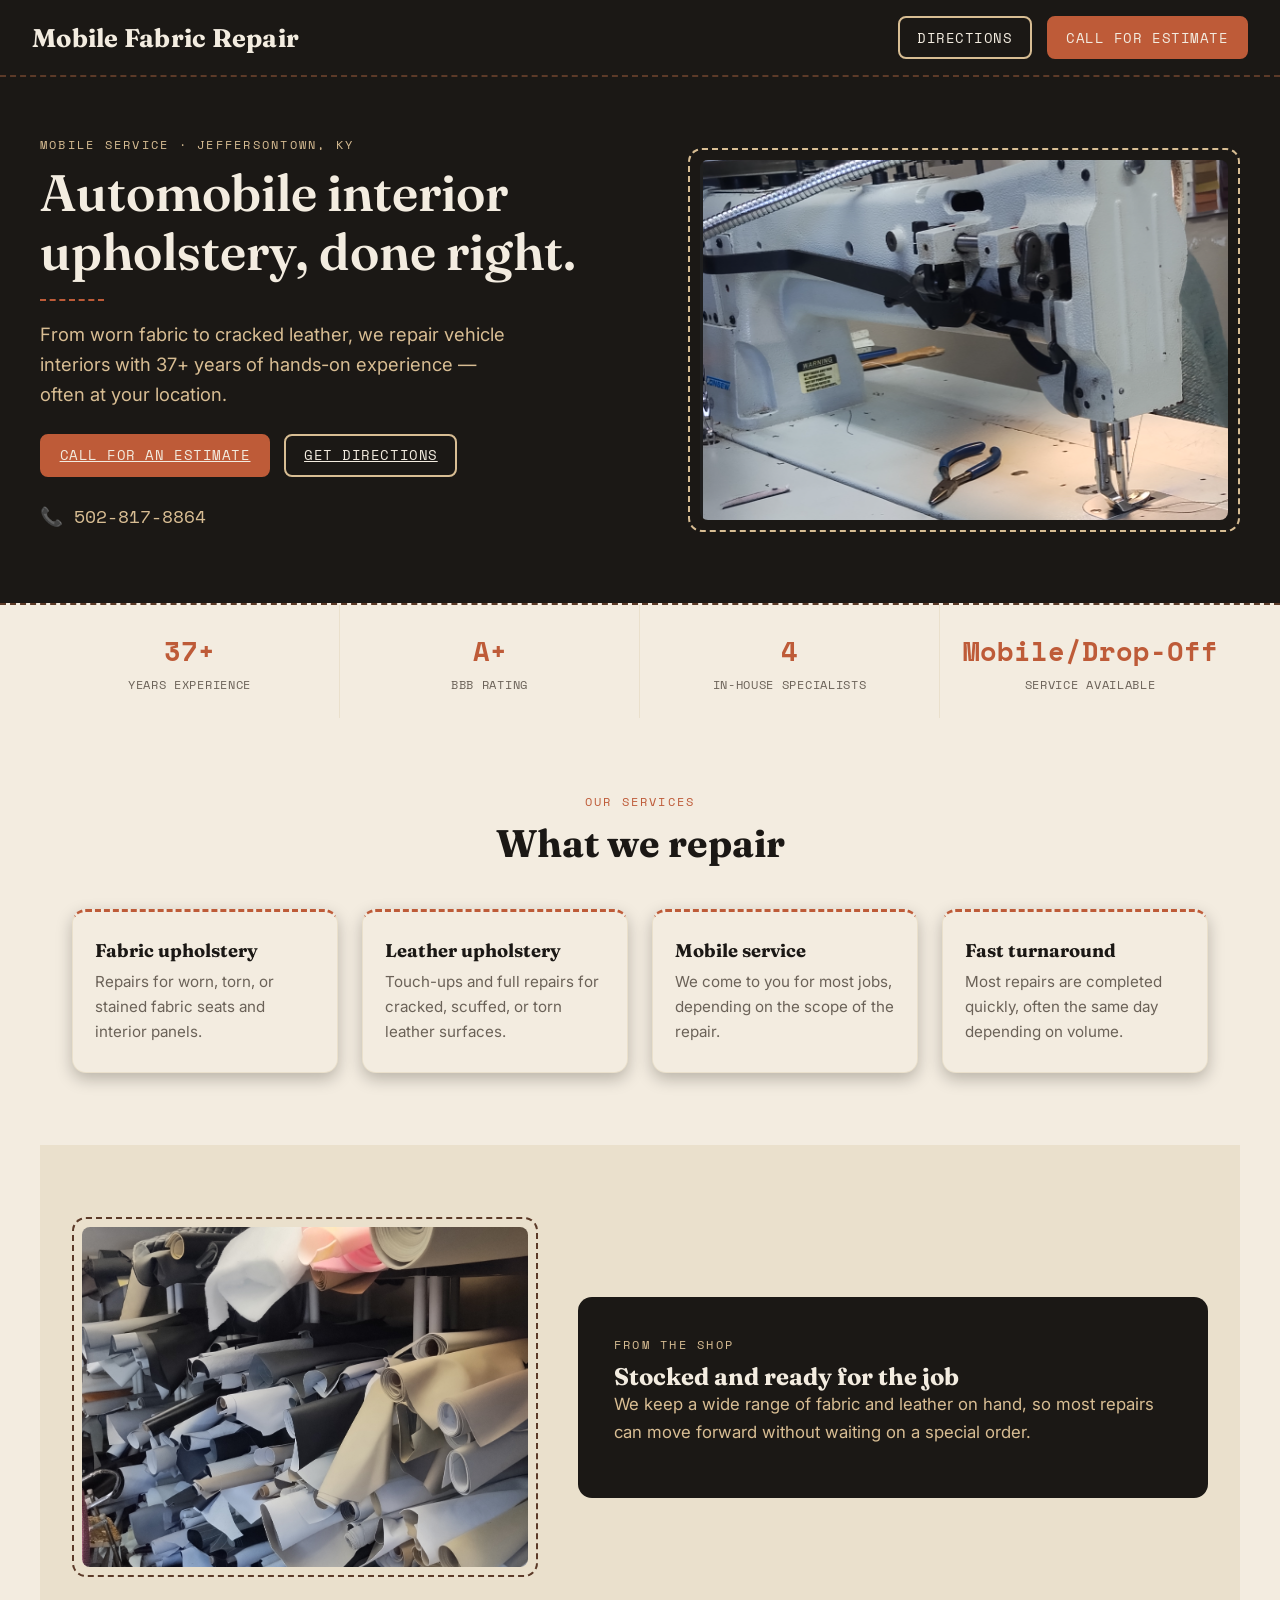
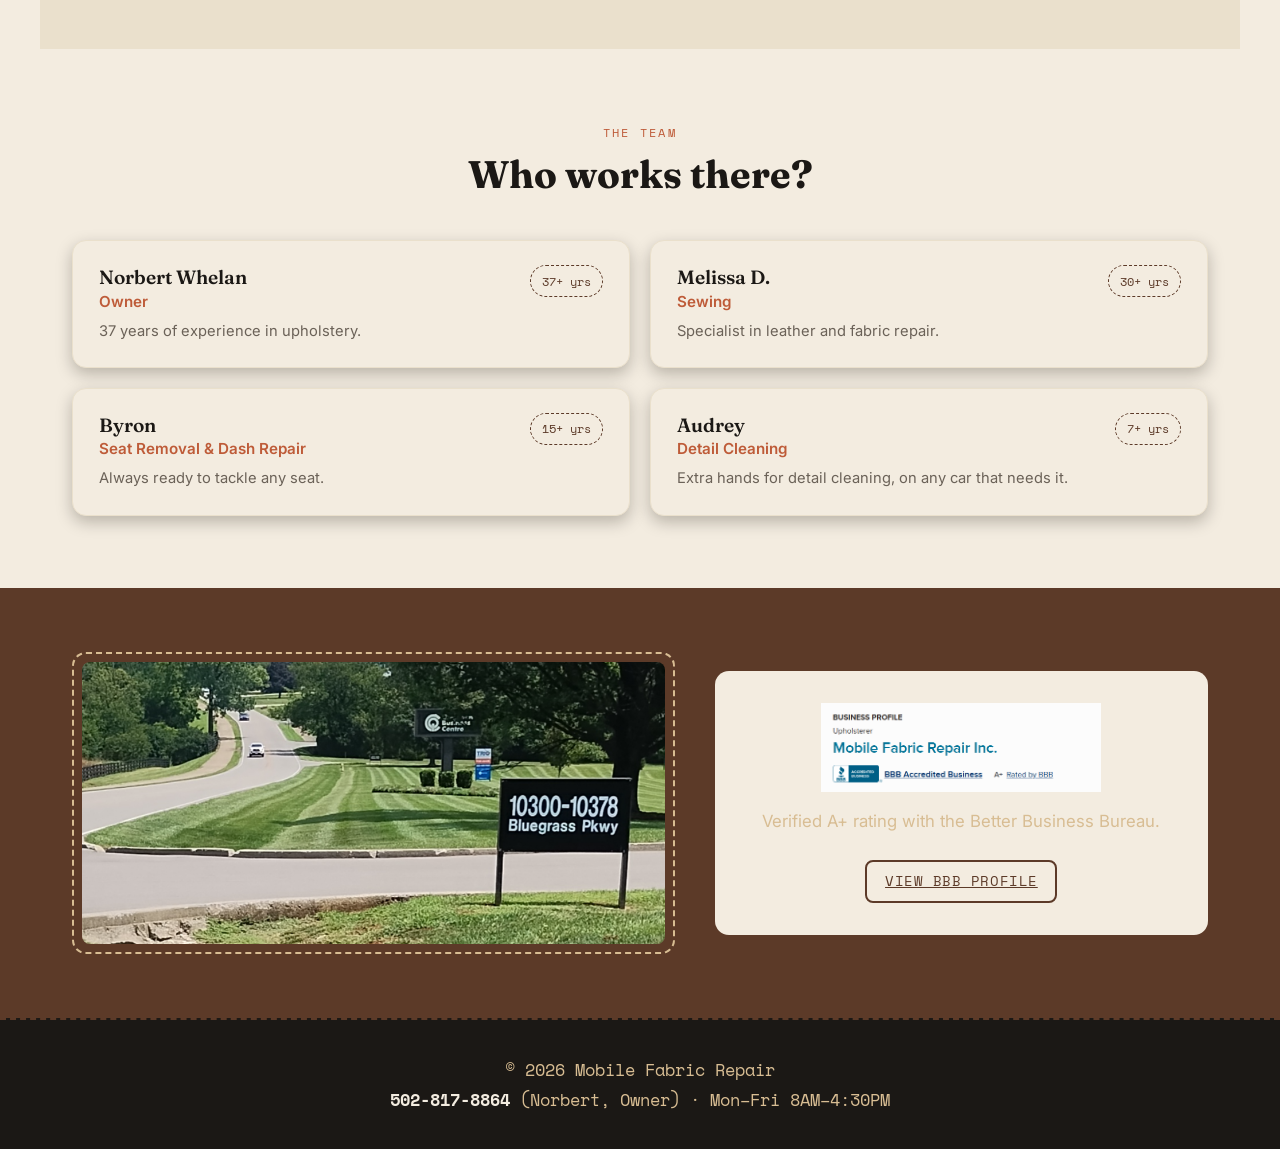
==== commit d909bea5: "Design Update Got help with design to fix website looks and appeal to something much better" ====
--- a/index.html
+++ b/index.html
@@ -1,96 +1,166 @@
 <!DOCTYPE html>
 <html lang="en">
 <head>
-   <meta charset="UTF-8">
-   <meta name="viewport" content="width=device-width, initial-scale=1.0" viewport-fit="cover">
-   <title>Mobile Fabric Upholstery</title>
-   <link rel="stylesheet" href="styles.css">
-   <meta name="description" content="Mobile Fabric Repair provides expert auto interior upholstery, including leather and fabric repair, with 30+ years experience!">
-<link rel="preconnect" href="https://fonts.googleapis.com">
-    <link rel="preconnect" href="https://fonts.gstatic.com" crossorigin>
-    <link href="https://fonts.googleapis.com/css2?family=Roboto:wght@400;700&display=swap" rel="stylesheet">
+  <meta charset="UTF-8">
+  <meta name="viewport" content="width=device-width, initial-scale=1.0, viewport-fit=cover">
+  <title>Mobile Fabric Repair | Auto Interior Upholstery</title>
+  <meta name="description" content="Mobile Fabric Repair provides expert auto interior upholstery, including leather and fabric repair, with 37+ years of experience in Jeffersontown, KY.">
+  <link rel="stylesheet" href="styles.css">
+  <link rel="preconnect" href="https://fonts.googleapis.com">
+  <link rel="preconnect" href="https://fonts.gstatic.com" crossorigin>
+  <link href="https://fonts.googleapis.com/css2?family=Fraunces:opsz,wght@9..144,500;9..144,600;9..144,700&family=Inter:wght@400;500;600;700&family=Space+Mono:wght@400;700&display=swap" rel="stylesheet">
 </head>
 <body>
-    <div id="nav-bar">
-        <header class="main-header">
-            <div class="logo">Mobile Fabric Repair</div>
-            <nav class="nav-links">
-                <a href="directions.html" class="cta-button">Directions</a>
-                <a href="tel:5028178864" class="cta-button" id="call">📞 Call for Estimate</a>
- 
-            </nav>
-        </header>
+
+  <div id="nav-bar">
+    <header class="main-header">
+      <div class="logo">Mobile Fabric Repair</div>
+      <nav class="nav-links">
+        <a href="directions.html" class="cta-button">Directions</a>
+        <a href="tel:5028178864" class="cta-button primary" id="call">Call for Estimate</a>
+      </nav>
+    </header>
+  </div>
+
+  <section class="hero">
+    <div class="hero-inner">
+      <div class="hero-copy">
+        <span class="eyebrow on-dark">Mobile Service &middot; Jeffersontown, KY</span>
+        <h1>Automobile interior upholstery, done right.</h1>
+        <hr class="stitch-rule">
+        <p>From worn fabric to cracked leather, we repair vehicle interiors with 37+ years of hands-on experience &mdash; often at your location.</p>
+        <div class="hero-ctas">
+          <a href="tel:5028178864" class="cta-button primary">Call for an Estimate</a>
+          <a href="directions.html" class="cta-button">Get Directions</a>
+        </div>
+        <p class="hero-phone" style="margin-top:1.5rem;">&#128222; <span id="typewriter"></span></p>
+      </div>
+      <div class="hero-image-frame reveal">
+        <img src="images/stretch-to-screen.png" alt="A vehicle seat being re-stretched and fitted with fresh upholstery fabric">
+      </div>
     </div>
-    <div id="under-nav-above-section">
-        <div class="main-img-wrapper">
-            
-            <div class="side-box left-box">
-                <div class="side-lines"><h1 class="box-text" id="wavey">
-                    <span class="underline">Automobile Interior Upholstery</span>
-                </h1></div>
-            </div>
-            <img src="images/stretch-to-screen.png" class="main-img" />
-            <div class="side-box right-box"><div class="side-lines"><h1 class="box-text typing"><span class="underline" id="typewriter"></span></h1></div></div>
+  </section>
+
+  <div class="stat-strip">
+    <div class="stat-strip-inner">
+      <div class="stat">
+        <span class="stat-number">37+</span>
+        <span class="stat-label">Years Experience</span>
+      </div>
+      <div class="stat">
+        <span class="stat-number">A+</span>
+        <span class="stat-label">BBB Rating</span>
+      </div>
+      <div class="stat">
+        <span class="stat-number">4</span>
+        <span class="stat-label">In-House Specialists</span>
+      </div>
+      <div class="stat">
+        <span class="stat-number">Mobile/Drop-Off</span>
+        <span class="stat-label">Service Available</span>
+      </div>
+    </div>
+  </div>
+
+  <main>
+    <section class="section">
+      <div class="section-head reveal">
+        <span class="eyebrow">Our Services</span>
+        <h2>What we repair</h2>
+      </div>
+      <div class="service-grid">
+        <div class="service-card reveal">
+          <h3>Fabric upholstery</h3>
+          <p>Repairs for worn, torn, or stained fabric seats and interior panels.</p>
         </div>
+        <div class="service-card reveal">
+          <h3>Leather upholstery</h3>
+          <p>Touch-ups and full repairs for cracked, scuffed, or torn leather surfaces.</p>
+        </div>
+        <div class="service-card reveal">
+          <h3>Mobile service</h3>
+          <p>We come to you for most jobs, depending on the scope of the repair.</p>
+        </div>
+        <div class="service-card reveal">
+          <h3>Fast turnaround</h3>
+          <p>Most repairs are completed quickly, often the same day depending on volume.</p>
+        </div>
+      </div>
+    </section>
+
+    <section class="section alt">
+      <div class="split">
+        <div class="split-image reveal">
+          <img src="images/material.jpg" alt="A close-up of upholstery fabric, showing the range of material kept in stock">
+        </div>
+        <div class="split-copy reveal">
+          <span class="eyebrow on-dark">From the Shop</span>
+          <h2>Stocked and ready for the job</h2>
+          <p>We keep a wide range of fabric and leather on hand, so most repairs can move forward without waiting on a special order.</p>
+        </div>
+      </div>
+    </section>
+
+    <section class="section">
+      <div class="section-head reveal">
+        <span class="eyebrow">The Team</span>
+        <h2>Who works there?</h2>
+      </div>
+      <div class="crew-grid">
+        <div class="crew-card reveal">
+          <div>
+            <div class="crew-name">Norbert Whelan</div>
+            <div class="crew-role">Owner</div>
+            <p class="crew-bio">37 years of experience in upholstery.</p>
+          </div>
+          <span class="crew-years">37+ yrs</span>
+        </div>
+        <div class="crew-card reveal">
+          <div>
+            <div class="crew-name">Melissa D.</div>
+            <div class="crew-role">Sewing</div>
+            <p class="crew-bio">Specialist in leather and fabric repair.</p>
+          </div>
+          <span class="crew-years">30+ yrs</span>
+        </div>
+        <div class="crew-card reveal">
+          <div>
+            <div class="crew-name">Byron</div>
+            <div class="crew-role">Seat Removal &amp; Dash Repair</div>
+            <p class="crew-bio">Always ready to tackle any seat.</p>
+          </div>
+          <span class="crew-years">15+ yrs</span>
+        </div>
+        <div class="crew-card reveal">
+          <div>
+            <div class="crew-name">Audrey</div>
+            <div class="crew-role">Detail Cleaning</div>
+            <p class="crew-bio">Extra hands for detail cleaning, on any car that needs it.</p>
+          </div>
+          <span class="crew-years">7+ yrs</span>
+        </div>
+      </div>
+    </section>
+  </main>
+
+  <section class="visit-band">
+    <div class="visit-inner">
+      <div class="sign-frame reveal">
+        <img src="images/main-sign.png" alt="The entrance sign at the Mobile Fabric Repair shop location">
+      </div>
+      <div class="trust-card reveal">
+        <img src="images/bbb-rating.png" alt="Better Business Bureau A+ rating">
+        <p>Verified A+ rating with the Better Business Bureau.</p>
+        <a class="cta-button" href="https://www.bbb.org/us/ky/louisville/profile/upholsterer/mobile-fabric-repair-inc-0402-159153614">View BBB Profile</a>
+      </div>
     </div>
-    <div id="main-content">
-       
-        <section class="p-section">
-             <div class="side-lines" id="first-bubble">
-            <div class="first-center">
-            <h2 id="wavey" class="first-section"><span class="underline">Our Services:</span></h2>
-            <p class="first-section">We offer mobile repairs for vehicle interiors, from fabric to leather touch-ups.</p>
-            <ul class="horizontal-list">
-                <li><span class="underline">Fabric upholstery repair</span></li>
-                <br>
-                <li><span class="underline">Leather upholstery repair</span></li>
-                <br>
-                <li><span class="underline">Mobile service to your location / Depending On Task</span></li>
-                <br>
-                <li><span class="underline">Quick and efficient repairs , almost daily depending on client volume</span></li>
-            </ul>
-           <h1 class="time">8AM-4:30PM Monday-Friday</h1>
-           </div>
-           </div>
-        </section>
-        <div class="material-section-wrapper">
-         <img src="images/material.jpg" alt="A close-up image  of fabric , showcasing the quality of upholstery work" width="300" height="600" class="material-img">
-         <div class="material-info-box">
-  <p class="material-description">
-    <span class="underline">This is a picture of inventory,</span><br>
-    showing we are ready for mostly any job!
-  </p>
-  </div>
-</div>
-         <section class="p-section second-bubble" id="second-bubble">
-            <div class="p-section-second" id="second-bubble-box">
+  </section>
 
-            <h2 id="wavey"><span class="underline" >Who Works There?</span></h2>
-            <ul class="horizontal-list">
-                <li class="second-bubble-li">Owner: <strong>Norbert Whelan</strong> - 37 years of experience in upholstery.</li>
-                <br>
-                <li class="second-bubble-li">Sewing: <strong>Melissa D.</strong> - Specialist in leather/fabric repairs. ( 30+ Years)</li>
-                <br>
-                <li class="second-bubble-li">Seat Removal/Dash Repair: <strong>Byron</strong> - Always ready to take tackle any seat. ( 15+ Years)</li>
-                <br>
-                <li class="second-bubble-li">Detail Cleaner Tech: <strong>Audrey</strong> - A extra help to detail clean cars for any need, and she's efficent! ( 7+ Years )</li>
-            </ul>
-            </div>
-        </section>
-        <img src="images/main-sign.png" alt="A sign that has the location entrance" width="700" height="400" class="main-sign-img">
-        
-        <section class="p-section">
-            <div class="bbb-container">
-                <img class="bbb-image" src="images/bbb-rating.png" alt="BBB Rating A plus displayed in large blue text with the question How are BBB ratings calculated below, set on a clean white background with a calm and trustworthy tone" class="bbb-rating">
-                <a class="bbb-a" href="https://www.bbb.org/us/ky/louisville/profile/upholsterer/mobile-fabric-repair-inc-0402-159153614">Click Here</a>
-            </div>
-        </section>
-    </div>
+  <footer class="site-footer">
+    <p>&copy; 2026 Mobile Fabric Repair</p>
+    <p><a href="tel:5028178864">502-817-8864</a> (Norbert, Owner) &middot; Mon&ndash;Fri 8AM&ndash;4:30PM</p>
+  </footer>
+
+  <script src="scripts.js"></script>
 </body>
-<script src="scripts.js"></script>
-<footer class="site-footer">
-  <p>| &copy; 2026 Mobile Fabric Repair |</p>
-  <p>| 502-817-8864 (Norbert Owner) |</p>
-  <p>| Mon-Fri 8AM–4:30PM |</p>
-</footer>
 </html>
--- a/styles.css
+++ b/styles.css
@@ -1,51 +1,95 @@
+:root {
+  --charcoal: #1B1815;
+  --charcoal-2: #241F1A;
+  --leather: #5C3A28;
+  --leather-2: #4A2F20;
+  --cream: #F3ECE0;
+  --cream-2: #EAE0CC;
+  --rust: #BE5B38;
+  --rust-2: #A24A2B;
+  --tan: #D8BD93;
+  --slate: #6B6258;
+
+  --font-display: 'Fraunces', Georgia, serif;
+  --font-body: 'Inter', system-ui, -apple-system, 'Segoe UI', sans-serif;
+  --font-mono: 'Space Mono', 'Courier New', monospace;
+
+  --radius: 14px;
+  --shadow-soft: 0 16px 40px rgba(15, 10, 5, 0.35);
+  --shadow-tight: 0 6px 16px rgba(15, 10, 5, 0.25);
+}
+
 * {
   box-sizing: border-box;
-  font-family: "Roboto";
-}
-
-:root {
-  --gold: #F9B233;
-  --black: black;;
-  --white: #FFFFFF;
-  --var-light-sky-blue: black;
-  --gray: #696969;
+}
+
+html {
+  scroll-behavior: smooth;
 }
 
 body {
   margin: 0;
   padding: 0;
-  background-color: var(--gray);
-}
-
-
+  background: var(--cream);
+  color: var(--charcoal);
+  font-family: var(--font-body);
+  -webkit-font-smoothing: antialiased;
+  -moz-osx-font-smoothing: grayscale;
+}
 
 p {
-    color: var(--gold);
-    font-size: 26px;
-    line-height: 50px;
-    text-shadow: black 5px 5px
-}
-
-/* Main Logo and Top Bar */
-
-.logo {
-  color: var(--gold);
-  font-weight: 700;
-  font-size: 3.5rem;
-  letter-spacing: 1px;
-  text-shadow: 5px 5px 1px var(--black);
-  animation: pulse 1s infinite ease-in-out;
-}
-
-.main-header {
-  background: linear-gradient(to bottom right, #0f1f1f, #1e1e1e);
-  display: flex;
-  justify-content: space-between;
-  align-items: center;
-  padding: 1rem 2rem;
-  box-shadow: 0 2px 10px rgba(0, 0, 0, 0.1);
-  border-bottom: solid lightseagreen 3px;
-}
+  font-size: 1.05rem;
+  line-height: 1.65;
+  color: var(--slate);
+  margin: 0 0 1rem;
+}
+
+h1, h2, h3 {
+  font-family: var(--font-display);
+  color: var(--charcoal);
+  margin: 0;
+  line-height: 1.15;
+}
+
+a {
+  color: inherit;
+}
+
+img {
+  max-width: 100%;
+  display: block;
+}
+
+/* ----- Stitch motif -------------------------------------------------- */
+
+.stitch-rule {
+  border: none;
+  border-top: 2px dashed var(--rust);
+  width: 64px;
+  margin: 1.1rem 0;
+}
+
+.stitch-rule.center {
+  margin: 1.25rem auto;
+}
+
+.eyebrow {
+  font-family: var(--font-mono);
+  font-size: 0.78rem;
+  letter-spacing: 0.18em;
+  text-transform: uppercase;
+  color: var(--rust);
+  display: inline-block;
+  margin-bottom: 0.6rem;
+}
+
+.eyebrow.on-dark {
+  color: var(--tan);
+}
+
+/* ==========================================================================
+   Header / nav
+   ========================================================================== */
 
 #nav-bar {
   position: sticky;
@@ -53,475 +97,586 @@
   z-index: 999;
 }
 
+.main-header {
+  background: var(--charcoal);
+  display: flex;
+  justify-content: space-between;
+  align-items: center;
+  flex-wrap: wrap;
+  padding: 1rem 2rem;
+  border-bottom: 2px dashed var(--leather);
+}
+
+.logo {
+  font-family: var(--font-display);
+  font-weight: 700;
+  font-size: 1.6rem;
+  color: var(--cream);
+  letter-spacing: 0.01em;
+}
+
 .nav-links {
   display: flex;
-  gap: 6.5rem;
-}
-
-.nav-links a:hover {
-  opacity: 0.8;
-}
-
-.nav-button {
-  background-color: var(--gold);
-  color: var(--black);
-  padding: 0.5rem 1rem;
+  gap: 0.9rem;
+  align-items: center;
+}
+
+.nav-links a {
+  text-decoration: none;
+}
+
+.cta-button {
+  font-family: var(--font-mono);
+  font-size: 0.85rem;
+  letter-spacing: 0.04em;
+  text-transform: uppercase;
+  color: var(--cream);
+  background: transparent;
+  border: 2px solid var(--tan);
+  padding: 0.6rem 1.1rem;
+  border-radius: 8px;
+  display: inline-flex;
+  align-items: center;
+  gap: 0.5rem;
+  white-space: nowrap;
+  transition: background 0.2s ease, color 0.2s ease, transform 0.18s ease;
+}
+
+.cta-button:hover,
+.cta-button:focus-visible {
+  background: var(--rust);
+  border-color: var(--rust);
+  color: var(--cream);
+  transform: translateY(-2px);
+  outline: none;
+}
+
+.cta-button.primary {
+  background: var(--rust);
+  border-color: var(--rust);
+}
+
+.cta-button.primary:hover {
+  background: var(--rust-2);
+  border-color: var(--rust-2);
+}
+
+/* ==========================================================================
+   Hero
+   ========================================================================== */
+
+.hero {
+  background: var(--charcoal);
+  padding: 3.5rem 2rem 0;
+}
+
+.hero-inner {
+  max-width: 1200px;
+  margin: 0 auto;
+  display: grid;
+  grid-template-columns: 1.1fr 1fr;
+  gap: 2.5rem;
+  align-items: center;
+  padding-bottom: 3.5rem;
+}
+
+.hero-copy h1 {
+  font-size: clamp(2.2rem, 4vw, 3.4rem);
+  color: var(--cream);
+  font-weight: 600;
+}
+
+.hero-copy p {
+  color: var(--tan);
+  font-size: 1.15rem;
+  max-width: 480px;
+}
+
+.hero-ctas {
+  display: flex;
+  gap: 0.9rem;
+  margin-top: 1.5rem;
+  flex-wrap: wrap;
+}
+
+.hero-phone {
+  font-family: var(--font-mono);
+  color: var(--cream);
+  font-size: 1.1rem;
+}
+
+.hero-image-frame {
+  position: relative;
+  border: 2px dashed var(--tan);
+  border-radius: var(--radius);
+  padding: 10px;
+}
+
+.hero-image-frame img {
+  border-radius: 8px;
+  width: 100%;
+  height: 360px;
+  object-fit: cover;
+}
+
+/* Stat strip */
+
+.stat-strip {
+  background: var(--cream);
+  border-top: 2px dashed var(--leather);
+}
+
+.stat-strip-inner {
+  max-width: 1200px;
+  margin: 0 auto;
+  display: grid;
+  grid-template-columns: repeat(4, 1fr);
+}
+
+.stat {
+  text-align: center;
+  padding: 1.6rem 1rem;
+  border-right: 1px solid var(--cream-2);
+}
+
+.stat:last-child {
+  border-right: none;
+}
+
+.stat-number {
+  font-family: var(--font-mono);
+  font-size: 1.7rem;
+  font-weight: 700;
+  color: var(--rust);
+  display: block;
+}
+
+.stat-label {
+  font-family: var(--font-mono);
+  font-size: 0.72rem;
+  letter-spacing: 0.06em;
+  text-transform: uppercase;
+  color: var(--slate);
+  display: block;
+  margin-top: 0.3rem;
+}
+
+/* ==========================================================================
+   Generic section scaffolding
+   ========================================================================== */
+
+.section {
+  max-width: 1200px;
+  margin: 0 auto;
+  padding: 4.5rem 2rem;
+}
+
+.section-head {
+  text-align: center;
+  max-width: 640px;
+  margin: 0 auto 2.75rem;
+}
+
+.section-head h2 {
+  font-size: clamp(1.8rem, 3vw, 2.4rem);
+}
+
+.section.alt {
+  background: var(--cream-2);
+}
+
+/* ----- Services -------------------------------------------------------- */
+
+.service-grid {
+  display: grid;
+  grid-template-columns: repeat(4, 1fr);
+  gap: 1.5rem;
+}
+
+.service-card {
+  background: var(--cream);
+  border: 1px solid var(--cream-2);
+  border-top: 3px dashed var(--rust);
+  border-radius: var(--radius);
+  padding: 1.75rem 1.4rem;
+  box-shadow: var(--shadow-tight);
+  transition: transform 0.2s ease, box-shadow 0.2s ease;
+}
+
+.service-card:hover {
+  transform: translateY(-4px);
+  box-shadow: var(--shadow-soft);
+}
+
+.service-card h3 {
+  font-size: 1.15rem;
+  margin-bottom: 0.5rem;
+}
+
+.service-card p {
+  font-size: 0.95rem;
+  margin: 0;
+}
+
+/* ----- Material / inventory split -------------------------------------- */
+
+.split {
+  display: grid;
+  grid-template-columns: 0.85fr 1.15fr;
+  gap: 2.5rem;
+  align-items: center;
+}
+
+.split-image {
+  border: 2px dashed var(--leather);
+  border-radius: var(--radius);
+  padding: 8px;
+}
+
+.split-image img {
+  border-radius: 8px;
+  width: 100%;
+  height: 340px;
+  object-fit: cover;
+}
+
+.split-copy {
+  background: var(--charcoal);
+  color: var(--cream);
+  border-radius: var(--radius);
+  padding: 2.25rem;
+}
+
+.split-copy h2 {
+  color: var(--cream);
+  font-size: 1.5rem;
+}
+
+.split-copy p {
+  color: var(--tan);
+}
+
+/* ----- Crew roster ------------------------------------------------------ */
+
+.crew-grid {
+  display: grid;
+  grid-template-columns: repeat(2, 1fr);
+  gap: 1.25rem;
+}
+
+.crew-card {
+  display: flex;
+  justify-content: space-between;
+  gap: 1.25rem;
+  background: var(--cream);
+  border: 1px solid var(--cream-2);
+  border-radius: var(--radius);
+  padding: 1.5rem 1.6rem;
+  box-shadow: var(--shadow-tight);
+}
+
+.crew-name {
+  font-family: var(--font-display);
+  font-size: 1.2rem;
+  font-weight: 600;
+  color: var(--charcoal);
+}
+
+.crew-role {
+  font-size: 0.95rem;
+  color: var(--rust);
+  font-weight: 600;
+  margin: 0.15rem 0 0.5rem;
+}
+
+.crew-bio {
+  font-size: 0.92rem;
+  margin: 0;
+}
+
+.crew-years {
+  font-family: var(--font-mono);
+  font-size: 0.78rem;
+  color: var(--leather);
+  border: 1px dashed var(--leather);
   border-radius: 999px;
-  font-weight: bold;
-}
-
-.nav-links a {
-  color: var(--gold);
-  text-decoration: none;
-  font-weight: 500;
-  transition: opacity 0.3s ease;
-}
-
-#call {
-  font-size: 25px;
-}
-
-.cta-button {
-  background: white;
-  color: var(--black);
-  padding: 0.8rem 1.5rem;
-  border-radius: 6px;
-  text-decoration: none;
-  box-shadow: 0 4px 10px var(--var-light-sky-blue);
-  transition: 0.3s ease;
-  display: inline-block;
-  text-shadow: 2px 1px 1px var(--black);
-  font-size: 25px;
-  height: 65px;
-}
-
-.cta-button:hover,
-.cta-button:focus {
-  background-color: #d99e14; 
-  outline: none;
-  cursor: pointer;
-}
-
-/* First Box's and Image */
-
-.box-text {
-  font-size: 35px; 
-  font-weight: bold;
-  color: var(--gold);
-  text-shadow: 3px 3px 1px var(--black);
-  line-height: 1.4;
-
-}
-
-.side-box {
-  flex: 1 1 250px;
+  padding: 0.35rem 0.7rem;
+  white-space: nowrap;
+  align-self: flex-start;
+  height: fit-content;
+}
+
+/* ----- Visit / trust band ------------------------------------------------ */
+
+.visit-band {
+  background: var(--leather);
+  color: var(--cream);
+}
+
+.visit-inner {
+  max-width: 1200px;
+  margin: 0 auto;
+  padding: 4rem 2rem;
+  display: grid;
+  grid-template-columns: 1.1fr 0.9fr;
+  gap: 2.5rem;
+  align-items: center;
+}
+
+.visit-inner h2 {
+  color: var(--cream);
+  font-size: 1.9rem;
+}
+
+.visit-inner p {
+  color: var(--tan);
+}
+
+.sign-frame {
+  border: 2px dashed var(--tan);
+  border-radius: var(--radius);
+  padding: 8px;
+}
+
+.sign-frame img {
+  border-radius: 8px;
+  width: 100%;
   height: auto;
-  padding-left: 30%;
-  padding-right: 20%;
+}
+
+.trust-card {
+  background: var(--cream);
+  color: var(--charcoal);
+  border-radius: var(--radius);
+  padding: 2rem;
   text-align: center;
-  background: linear-gradient(to bottom right, #0f1f1f, #1e1e1e);
-  display: flex;
-  justify-content: center;
-  align-items: center;
-  box-shadow: 6px 6px 15px var(--black);
-}
-
-.left-box , .right-box {
-  background: linear-gradient(to bottom right, #0f1f1f, #1e1e1e);
-  border: solid lightseagreen; 
-  width: 100%; 
-}
-
-.side-lines {
-  position: relative;
-  padding: 1rem 2rem;
-  margin: 0 auto;
-  max-width: 700px;
-  color: var(--gold);
-  border-right: solid lightseagreen 1px;
-  border-left: solid lightseagreen 5px;
-  background: linear-gradient(to bottom right, #0f1f1f, #1e1e1e);
-  border-radius:100%;
-}
-
-.main-img {
-  width: 900px;
-  height: auto;
-  max-height: 350px;
-  object-fit: cover;
-  display: block;
-  margin: 0 auto;
-  border-radius: 12px;
-  box-shadow: 0 6px 20px rgba(0, 139, 139, 0.5);
-  border: solid lightseagreen;
-}
-
-.main-img-wrapper {
-  display: flex;
-  flex-direction: row;
-  flex-wrap: wrap;
-  justify-content: center;
-  align-items: center;
-  margin: 3rem auto;
-  gap: 2rem;
-  max-width: 1200px;
-  padding: 1rem;
-}
-
-img:hover {
-  transform: scale(1.03);
-  transition: transform 0.3s ease;
-}
-
-/* Class Paragraph Sections */
-
-.p-section {
-  display: flex;
-  justify-content: center;
-  align-items: center;
-  margin: 2rem auto;
-  padding: 3.5rem 2.5rem;
-  width: 100%;
-  max-width: 1500px;
-  height: 800px;
-  border: 1px solid lightseagreen;
-  background-color: var(--black);
-  box-shadow: 0 6px 25px rgba(0, 0, 0, 0.6);
-  text-shadow: var(--gold) 1px 1px 3px;
+}
+
+.trust-card img {
+  max-width: 280px;
+  margin: 0 auto 1rem;
+}
+
+.trust-card a.cta-button {
+  border-color: var(--leather);
+  color: var(--leather);
+  margin-top: 0.5rem;
+}
+
+.trust-card a.cta-button:hover {
+  background: var(--leather);
+  color: var(--cream);
+  border-color: var(--leather);
+}
+
+/* ==========================================================================
+   Footer
+   ========================================================================== */
+
+.site-footer {
+  background: var(--charcoal);
+  color: var(--tan);
   text-align: center;
-  border: solid lightseagreen 4px;
-  box-shadow: 0 6px 25px rgba(72, 209, 204, 0.5);
-  border-right: solid lightseagreen;
-}
-
-/* Our Services Bubble */
-
-
-#first-bubble {
-  width: 100%;
-  max-width: 1400px;
-  display: flex;
-  justify-content: center;
-  align-items: center;
-  padding: 2rem;
-}
-
-#first-bubble  .first-center {
-  width: 100%;
-}
-
-.first-center {
-  width: 100%;
-  display: flex;
-  flex-direction: column;
-  align-items: center;
-  justify-content: center;
-  gap: 0.75rem;
-  margin-bottom: 0;
-}
-
-ul {
-  margin: 0;
-  padding: 0;
-}
-
-li {
-  font-size: 25px;
-}
-
-
-.horizontal-list {
-  list-style: disc inside;
-  display: grid;
-  grid-template-columns: 1fr;
-  gap: 0.9rem;
-  justify-items: center;
-  padding: 0;
-  margin: 1rem 0 0 0;
-  text-align: center;
-  max-width: 1050px;
-}
-
-.horizontal-list li {
-  width: 100%;
-  max-width: 1000px;
-  margin: 0;
-}
-
-
-.underline {
-  text-decoration: underline;
-}
-
-.time{
-  color: var(--gold);
-  padding-top: 100px;
-  text-shadow: 2px 2px 1px black;
-}
-
-/* Middle Image Material */
-
-.material-img {
-  display: block;
-  margin: 2rem auto; 
-  border: solid lightseagreen 2px;
-  border-radius: 8px;
-  box-shadow: 0 6px 15px rgba(0, 0, 0, 0.2);
-  width: 500px;
-  height: auto;
-}
-
-.material-info-box {
-  background-color: var(--black);
-  color: var(--gold);
-  padding: 1rem 1.5rem;
-  border: solid lightseagreen 2px;
-  border-left: solid white;
-  border-radius: 8px;
-  width: 1000px;
-  height: 200px;
-  margin: 2rem auto;
-  box-shadow: 0 6px 20px rgba(0, 0, 0, 0.6);
-  text-align: center;
-  text-shadow: 1px 1px 2px var(--black);
-}
-.material-description {
-  font-size: 25px;
-  line-height: 1.5;
-  padding-top: 20px;
-}
-
-.material-section-wrapper {
-  display: flex;
-  flex-wrap: wrap;
-  gap: 2rem;
-  justify-content: center;
-  align-items: center;
-  margin: 2rem auto;
-  max-width: 1000px;
-  padding: 1rem;
-}
-
-/* Second Bubble */
-
-#second-bubble-li,
-.second-bubble-li {
-  font-size: 25px;
-  line-height: 30px;
-  max-width: 1100px;
-  margin: 0 auto;
-  text-shadow: 1px 1px 1px white;
-}
-
-.p-section-second {
-  color: var(--gold);
-  font-size: 50px;
-}
-
-/* Direction Sign */
-
-.main-sign-img {
-  display: block;
-  margin: 2rem auto; 
-  border: solid lightseagreen 2px;
-  border-radius: 8px;
-  box-shadow: 0 6px 15px rgba(0, 0, 0, 0.2);
-  max-width: 90%;
-  height: auto;
-}
-
-/* BBB Section */
-
-.bbb-a {
-    color: var(--white)
-}
-
-.bbb-container {
-  display: flex;
-  flex-direction: column;
-  align-items: center;
-  justify-content: center;
-  height: 100%;
-  text-align: center;
-  gap: 1rem;
-}
-
-.bbb-image {
-  width: 700px;
-  height: 300px;
-  border-radius: 8px;
-  box-shadow: 0 4px 10px rgba(0,0,0,0.1);
-  animation: bump 4s infinite;
-}
-
-/* Footer */
-
-.site-footer {
-  background-color: var(--black);
-  color: var(--gold);
-  padding: 1.5rem 1rem;
-  text-align: center;
-  font-size: 1rem;
-  border-top: 3px solid lightseagreen;
-  box-shadow: 0 -2px 8px rgba(0, 0, 0, 0.2);
-  font-weight: 600;
+  padding: 2rem 1rem;
+  border-top: 2px dashed var(--leather);
+  font-family: var(--font-mono);
+  font-size: 0.85rem;
 }
 
 .site-footer p {
-  margin: 0;
-  line-height: 1.5;
+  margin: 0.2rem 0;
+  color: var(--tan);
 }
 
 .site-footer a {
-  color: var(--gold);
+  color: var(--cream);
   text-decoration: none;
   font-weight: 700;
-  transition: color 0.3s ease;
 }
 
 .site-footer a:hover {
-  color: white;
   text-decoration: underline;
-  cursor: pointer;
-}
-
-/* Google Map IFrame */
+}
+
+/* ==========================================================================
+   Directions page
+   ========================================================================== */
+
+.page-hero {
+  background: var(--charcoal);
+  padding: 3rem 2rem;
+}
+
+.page-hero-inner {
+  max-width: 900px;
+  margin: 0 auto;
+  text-align: center;
+}
+
+.page-hero-inner h1 {
+  color: var(--cream);
+  font-size: clamp(2rem, 3.5vw, 2.8rem);
+}
+
+.page-hero-inner .address {
+  font-family: var(--font-mono);
+  color: var(--rust);
+  font-size: 1rem;
+  letter-spacing: 0.03em;
+  display: block;
+  margin: 0.75rem 0;
+}
+
+.page-hero-inner p {
+  color: var(--tan);
+  max-width: 560px;
+  margin: 0.5rem auto 0;
+}
 
 #google-maps {
   display: flex;
   justify-content: center;
-  align-items: center;
-  border: black;
-}
-
-/* JS Animations Section */
-
-.side-lines,
-.p-section,
-.material-img,
-.main-sign-img {
+  padding: 3rem 2rem 0;
+}
+
+.map-frame {
+  border: 2px dashed var(--leather);
+  border-radius: var(--radius);
+  padding: 10px;
+  max-width: 900px;
+  width: 100%;
+}
+
+.map-frame iframe {
+  width: 100%;
+  height: 420px;
+  border: 0;
+  border-radius: 8px;
+  display: block;
+}
+
+.info-grid {
+  display: grid;
+  grid-template-columns: repeat(2, 1fr);
+  gap: 1.5rem;
+  max-width: 900px;
+  margin: 0 auto;
+}
+
+.info-card {
+  background: var(--cream);
+  border: 1px solid var(--cream-2);
+  border-top: 3px dashed var(--rust);
+  border-radius: var(--radius);
+  padding: 1.75rem;
+  box-shadow: var(--shadow-tight);
+}
+
+.info-card h2 {
+  font-size: 1.2rem;
+  margin-bottom: 0.5rem;
+}
+
+.info-card p {
+  margin: 0;
+}
+
+/* ==========================================================================
+   Scroll reveal (used by scripts.js)
+   ========================================================================== */
+
+.reveal {
   opacity: 0;
-  transform: translateY(20px);
-  transition: all 0.8s ease-out;
-}
-
-.visible {
+  transform: translateY(18px);
+  transition: opacity 0.7s ease-out, transform 0.7s ease-out;
+}
+
+.reveal.visible {
   opacity: 1;
   transform: translateY(0);
 }
 
-
-/* Media */
-@media (max-width: 768px) {
+@media (prefers-reduced-motion: reduce) {
+  .reveal {
+    opacity: 1;
+    transform: none;
+    transition: none;
+  }
+  .cta-button,
+  .service-card {
+    transition: none;
+  }
+}
+
+/* ==========================================================================
+   Responsive
+   ========================================================================== */
+
+@media (max-width: 900px) {
+  .hero-inner,
+  .split,
+  .visit-inner {
+    grid-template-columns: 1fr;
+  }
+
+  .split-image,
+  .hero-image-frame {
+    order: -1;
+  }
+
+  .service-grid {
+    grid-template-columns: repeat(2, 1fr);
+  }
+
+  .crew-grid {
+    grid-template-columns: 1fr;
+  }
+
+  .stat-strip-inner {
+    grid-template-columns: repeat(2, 1fr);
+  }
+
+  .stat:nth-child(2) {
+    border-right: none;
+  }
+
+  .info-grid {
+    grid-template-columns: 1fr;
+  }
+}
+
+@media (max-width: 600px) {
   .main-header {
     flex-direction: column;
+    gap: 0.75rem;
     text-align: center;
   }
 
-  .nav-links {
+  .service-grid {
+    grid-template-columns: 1fr;
+  }
+
+  .section {
+    padding: 3rem 1.25rem;
+  }
+
+  .crew-card {
     flex-direction: column;
-    gap: 0.75rem;
-    margin-top: 1rem;
-  }
-
-  .main-img-wrapper {
-    flex-direction: column;
-  }
-
-  .side-box {
-    width: 90% !important;
-  }
-
-  .main-img {
-    max-width: 95%;
-    max-height: 250px;
-    box-shadow: 0 6px 25px rgba(0, 0, 0, 0.6);
-  }
-
-  .p-section {
-    padding: 2rem 1rem;
-    height: auto;
-    align-items: flex-start;
-  }
-
-  .horizontal-list {
-    grid-template-columns: 1fr;
-    gap: 0.75rem;
-    max-width: 100%;
-    padding: 0;
-  }
-
-
-  .material-img,
-  .main-sign-img,
-  .bbb-image {
-    max-width: 95%;
-    height: auto;
-  }
-
-  h1.time {
-    font-size: 1.2rem;
-  }
-
-  .logo {
-    font-size: 1.3rem;
-  }
-}
-
-@media (max-width: 768px) {
-  #second-bubble,
-  .second-bubble {
-    padding: 1.25rem 0.75rem;
-  }
-
-  /* Smartphone-friendly layout tweaks */
-  .side-lines {
-    max-width: 100%;
-    padding: 1.5rem 1rem;
-  }
-
-  .p-section {
-    padding: 2rem 1rem;
-    height: auto;
-  }
-
-  .horizontal-list li {
-    max-width: 100%;
-    font-size: 18px;
-    line-height: 1.35;
-  }
-
-  .horizontal-list {
-    margin-top: 0.75rem;
-  }
-
-  .main-img {
-    max-height: 220px;
-  }
-}
-
-
-/* Animations */
-
-@keyframes pulse {
-  0% { text-shadow: 0 0 5px var(--gold); }
-  50% { text-shadow: 0 0 15px var(--gold); }
-  100% { text-shadow: 0 0 5px var(--gold); }
-}
-
-@keyframes bump {
-  0%, 100% { transform: scale(1); }
-  50% { transform: scale(1.05); }
-}
-
-@keyframes wavey {
-  0% { transform: translateY(0); }
-  25% { transform: translateY(-2px); }
-  50% { transform: translateY(0); }
-  75% { transform: translateY(-2px); }
-  100% { transform: translateY(0); }
-}
-
-#wavey {
-  animation: wavey 5s infinite;
-}
+  }
+
+  .crew-years {
+    align-self: flex-start;
+  }
+
+  .hero {
+    padding: 2.5rem 1.25rem 0;
+  }
+
+  .hero-image-frame img {
+    height: 240px;
+  }
+
+  .split-copy {
+    padding: 1.5rem;
+  }
+}
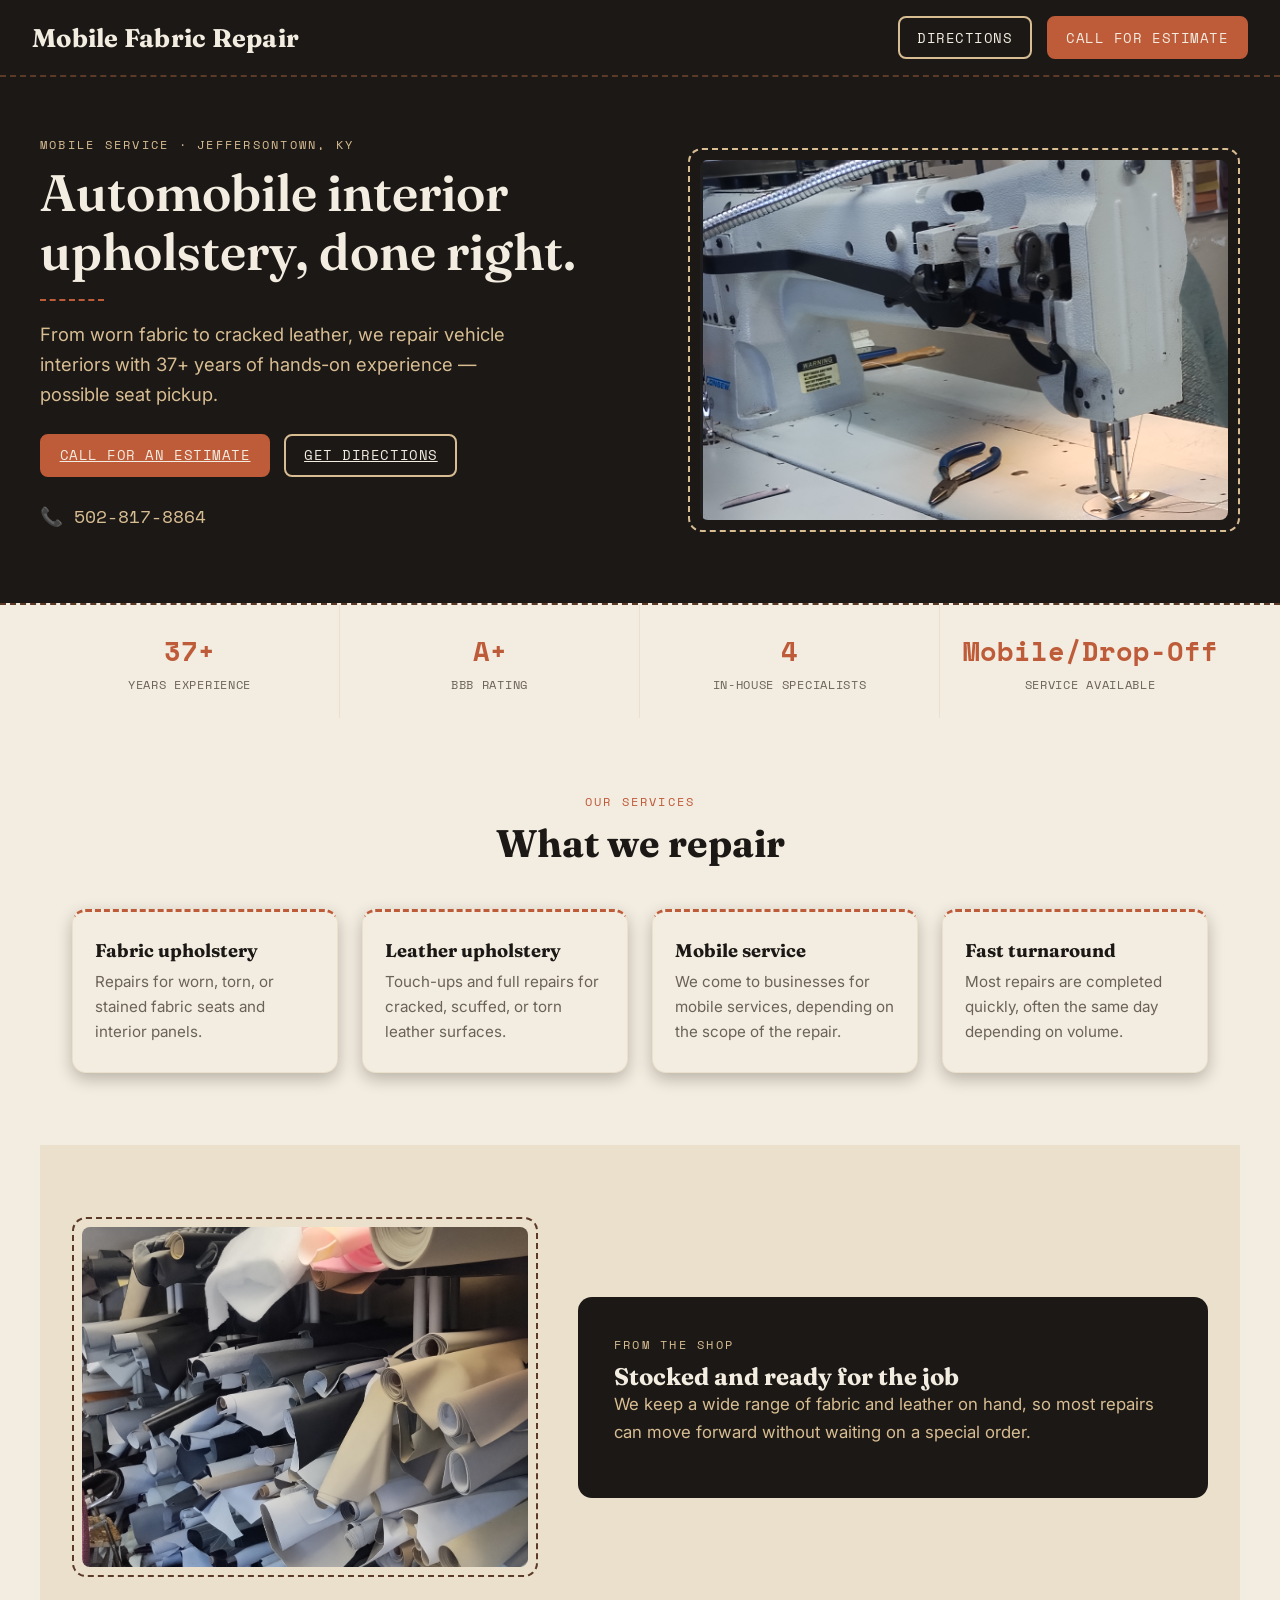
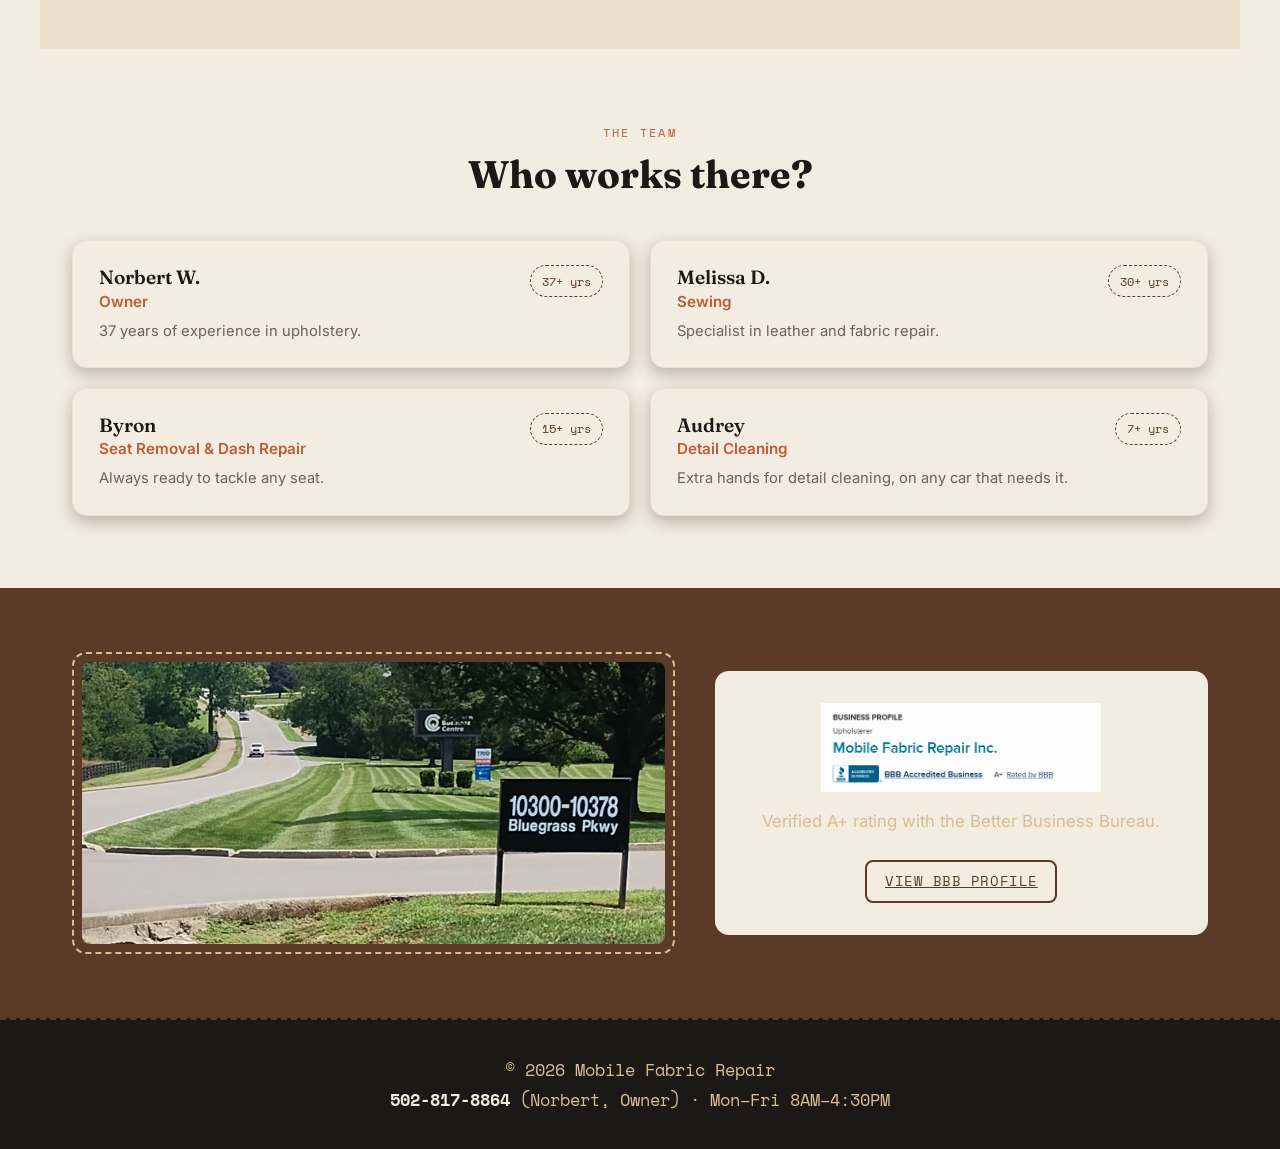
==== commit b701515c: "Edits to index Changed index to fix some wording for customers" ====
--- a/index.html
+++ b/index.html
@@ -28,7 +28,7 @@
         <span class="eyebrow on-dark">Mobile Service &middot; Jeffersontown, KY</span>
         <h1>Automobile interior upholstery, done right.</h1>
         <hr class="stitch-rule">
-        <p>From worn fabric to cracked leather, we repair vehicle interiors with 37+ years of hands-on experience &mdash; often at your location.</p>
+        <p>From worn fabric to cracked leather, we repair vehicle interiors with 37+ years of hands-on experience &mdash; possible seat pickup.</p>
         <div class="hero-ctas">
           <a href="tel:5028178864" class="cta-button primary">Call for an Estimate</a>
           <a href="directions.html" class="cta-button">Get Directions</a>
@@ -79,7 +79,7 @@
         </div>
         <div class="service-card reveal">
           <h3>Mobile service</h3>
-          <p>We come to you for most jobs, depending on the scope of the repair.</p>
+          <p>We come to businesses for mobile services, depending on the scope of the repair.</p>
         </div>
         <div class="service-card reveal">
           <h3>Fast turnaround</h3>
@@ -109,7 +109,7 @@
       <div class="crew-grid">
         <div class="crew-card reveal">
           <div>
-            <div class="crew-name">Norbert Whelan</div>
+            <div class="crew-name">Norbert W.</div>
             <div class="crew-role">Owner</div>
             <p class="crew-bio">37 years of experience in upholstery.</p>
           </div>
